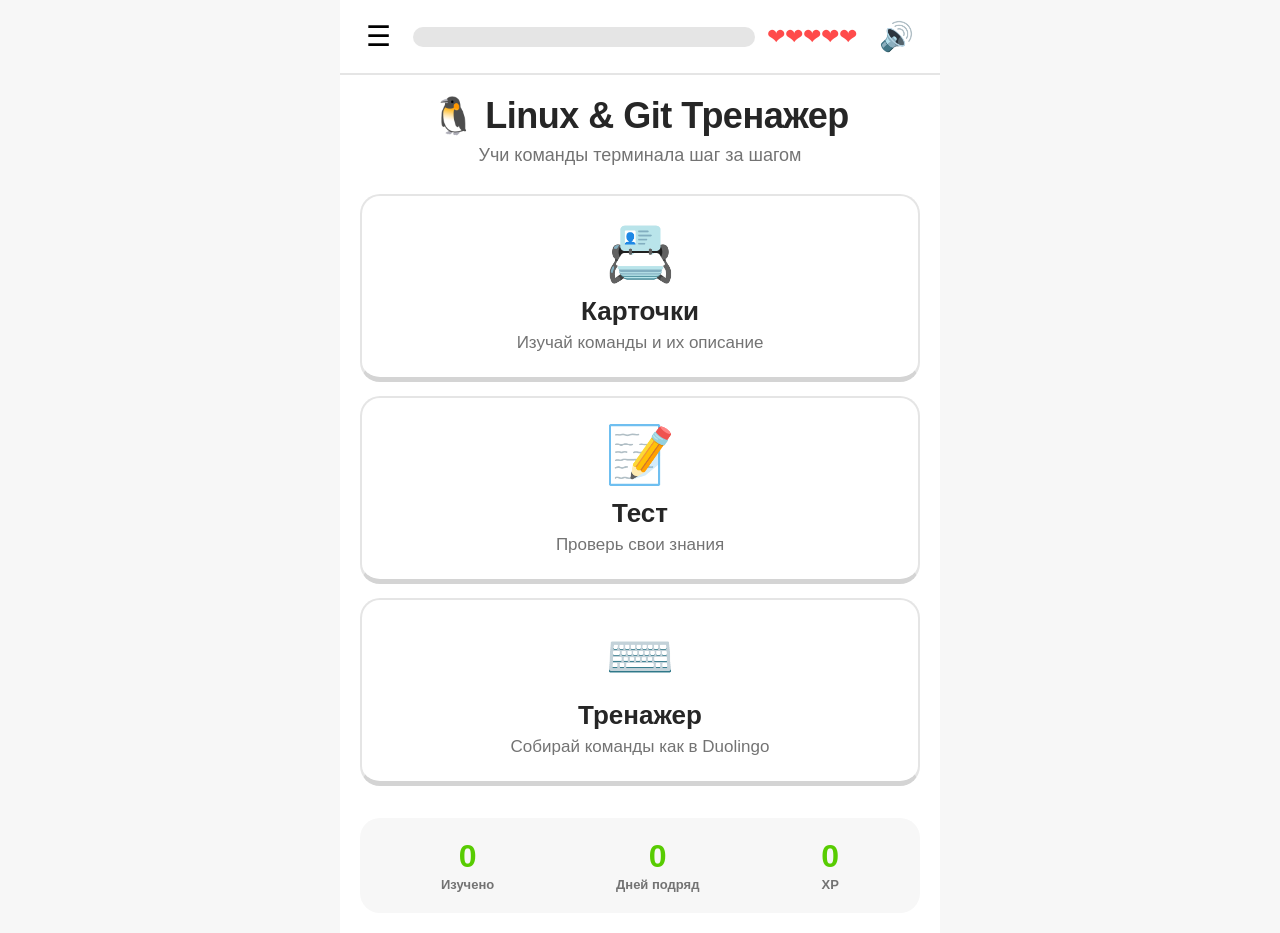
==== linux-trainer/index.html @ 2911b15b "Add Linux & Git Duolingo-style trainer Interactive mobile-first terminal/Git learning tool featuring" ====
<!DOCTYPE html>
<html lang="ru">
<head>
    <meta charset="UTF-8">
    <meta name="viewport" content="width=device-width, initial-scale=1.0, maximum-scale=1.0, user-scalable=no, viewport-fit=cover">
    <meta name="apple-mobile-web-app-capable" content="yes">
    <meta name="mobile-web-app-capable" content="yes">
    <meta name="theme-color" content="#58cc02">
    <title>Linux & Git Тренажер</title>
    <style>
* {
    margin: 0;
    padding: 0;
    box-sizing: border-box;
    font-family: 'Nunito', -apple-system, BlinkMacSystemFont, 'Segoe UI', Roboto, sans-serif;
    -webkit-tap-highlight-color: transparent;
}

:root {
    --green: #58cc02;
    --green-dark: #58a700;
    --green-light: #d7ffb8;
    --blue: #1cb0f6;
    --blue-dark: #1899d6;
    --red: #ff4b4b;
    --red-dark: #ea2b2b;
    --red-light: #ffdfe0;
    --yellow: #ffc800;
    --orange: #ff9600;
    --gray-100: #f7f7f7;
    --gray-200: #e5e5e5;
    --gray-300: #d4d4d4;
    --gray-400: #a3a3a3;
    --gray-500: #737373;
    --gray-600: #525252;
    --gray-700: #404040;
    --gray-800: #262626;
    --white: #ffffff;
    --shadow: 0 2px 8px rgba(0, 0, 0, 0.1);
    --shadow-lg: 0 8px 24px rgba(0, 0, 0, 0.15);
    
    /* Safe areas for mobile */
    --safe-top: env(safe-area-inset-top, 0px);
    --safe-bottom: env(safe-area-inset-bottom, 0px);
    --safe-left: env(safe-area-inset-left, 0px);
    --safe-right: env(safe-area-inset-right, 0px);
}

html {
    height: -webkit-fill-available;
}

body {
    background-color: var(--gray-100);
    color: var(--gray-800);
    min-height: 100vh;
    min-height: -webkit-fill-available;
    overscroll-behavior: none;
    -webkit-touch-callout: none;
    -webkit-user-select: none;
    user-select: none;
}

#app {
    max-width: 600px;
    margin: 0 auto;
    min-height: 100vh;
    min-height: -webkit-fill-available;
    background: var(--white);
    position: relative;
    padding-bottom: var(--safe-bottom);
}

/* Header */
.header {
    background: var(--white);
    border-bottom: 2px solid var(--gray-200);
    padding: calc(12px + var(--safe-top)) 16px 12px;
    padding-left: calc(16px + var(--safe-left));
    padding-right: calc(16px + var(--safe-right));
    position: sticky;
    top: 0;
    z-index: 100;
}

.header-content {
    display: flex;
    align-items: center;
    gap: 12px;
}

.icon-btn {
    background: none;
    border: none;
    font-size: 28px;
    cursor: pointer;
    padding: 8px 10px;
    border-radius: 12px;
    min-width: 44px;
    min-height: 44px;
    display: flex;
    align-items: center;
    justify-content: center;
    transition: transform 0.1s ease, background 0.1s ease;
}

.icon-btn:active {
    transform: scale(0.9);
}

.icon-btn:hover {
    background: var(--gray-100);
}

.progress-container {
    flex: 1;
}

.progress-bar {
    height: 20px;
    background: var(--gray-200);
    border-radius: 10px;
    overflow: hidden;
}

.progress-fill {
    height: 100%;
    background: var(--green);
    border-radius: 10px;
    transition: width 0.4s cubic-bezier(0.4, 0, 0.2, 1);
    width: 0%;
}

.hearts {
    font-size: 22px;
    color: var(--red);
}

/* Screens */
.screen {
    display: none;
    min-height: calc(100vh - 72px - var(--safe-top) - var(--safe-bottom));
}

.screen.active {
    display: flex;
    flex-direction: column;
}

.container {
    padding: 20px 20px;
    padding-left: calc(20px + var(--safe-left));
    padding-right: calc(20px + var(--safe-right));
    flex: 1;
    display: flex;
    flex-direction: column;
}

/* Main Menu */
.title {
    font-size: clamp(28px, 7vw, 36px);
    font-weight: 900;
    text-align: center;
    margin-bottom: 8px;
    color: var(--gray-800);
    letter-spacing: -0.5px;
}

.subtitle {
    text-align: center;
    color: var(--gray-500);
    font-size: clamp(14px, 4vw, 18px);
    margin-bottom: 28px;
}

.menu-grid {
    display: grid;
    gap: 14px;
    margin-bottom: 32px;
}

.mode-card {
    background: var(--white);
    border: 2px solid var(--gray-200);
    border-bottom: 5px solid var(--gray-300);
    border-radius: 20px;
    padding: 24px 20px;
    cursor: pointer;
    text-align: center;
    transition: all 0.15s ease;
    min-height: 120px;
}

.mode-card:active {
    border-bottom-width: 2px;
    transform: translateY(3px);
    background: var(--gray-50);
}

.mode-icon {
    font-size: clamp(40px, 10vw, 56px);
    margin-bottom: 10px;
}

.mode-card h2 {
    font-size: clamp(20px, 5vw, 26px);
    font-weight: 900;
    margin-bottom: 6px;
    color: var(--gray-800);
}

.mode-card p {
    color: var(--gray-500);
    font-size: clamp(14px, 3.5vw, 17px);
}

/* Stats */
.stats {
    display: flex;
    justify-content: space-around;
    padding: 20px;
    background: var(--gray-100);
    border-radius: 20px;
    margin-top: auto;
}

.stat {
    text-align: center;
}

.stat-value {
    display: block;
    font-size: clamp(24px, 7vw, 32px);
    font-weight: 900;
    color: var(--green);
}

.stat-label {
    font-size: 13px;
    color: var(--gray-500);
    font-weight: 600;
}

/* Back Button */
.back-btn {
    background: none;
    border: none;
    font-size: 17px;
    color: var(--gray-600);
    cursor: pointer;
    padding: 10px 4px;
    margin-bottom: 12px;
    font-weight: 700;
    min-height: 44px;
    display: inline-flex;
    align-items: center;
    align-self: flex-start;
}

.back-btn:active {
    color: var(--gray-800);
}

/* Cards Mode */
.card-counter {
    text-align: center;
    color: var(--gray-500);
    font-weight: 700;
    margin-bottom: 16px;
    font-size: 15px;
}

.flashcard {
    height: clamp(260px, 50vh, 340px);
    perspective: 1000px;
    cursor: pointer;
    margin-bottom: 24px;
}

.flashcard-inner {
    position: relative;
    width: 100%;
    height: 100%;
    transition: transform 0.5s cubic-bezier(0.4, 0, 0.2, 1);
    transform-style: preserve-3d;
}

.flashcard.flipped .flashcard-inner {
    transform: rotateY(180deg);
}

.flashcard-front, .flashcard-back {
    position: absolute;
    width: 100%;
    height: 100%;
    backface-visibility: hidden;
    -webkit-backface-visibility: hidden;
    border-radius: 20px;
    padding: 24px 20px;
    display: flex;
    flex-direction: column;
    align-items: center;
    justify-content: center;
    text-align: center;
    border: 2px solid var(--gray-200);
    border-bottom: 5px solid var(--gray-300);
    background: var(--white);
}

.flashcard-back {
    transform: rotateY(180deg);
    background: var(--green-light);
    border-color: var(--green);
    border-bottom-color: var(--green-dark);
}

.card-category {
    display: inline-block;
    background: var(--blue);
    color: white;
    padding: 6px 14px;
    border-radius: 12px;
    font-size: 12px;
    font-weight: 800;
    text-transform: uppercase;
    letter-spacing: 0.5px;
    margin-bottom: 20px;
}

.card-command {
    font-family: 'Courier New', 'SF Mono', Monaco, monospace;
    font-size: clamp(22px, 5vw, 32px);
    font-weight: bold;
    background: var(--gray-800);
    color: var(--green-light);
    padding: 16px 24px;
    border-radius: 14px;
    margin-bottom: 20px;
    word-break: break-all;
    max-width: 100%;
}

.card-hint {
    color: var(--gray-400);
    font-size: 14px;
    margin-top: auto;
    font-weight: 600;
}

.card-description {
    font-size: clamp(16px, 4vw, 20px);
    line-height: 1.5;
    margin-bottom: 20px;
    color: var(--gray-800);
    font-weight: 600;
}

.card-example {
    font-family: 'Courier New', 'SF Mono', Monaco, monospace;
    background: var(--gray-800);
    color: var(--white);
    padding: 14px 16px;
    border-radius: 10px;
    font-size: clamp(12px, 3.2vw, 15px);
    width: 100%;
    white-space: pre-wrap;
    word-break: break-all;
    text-align: left;
    line-height: 1.6;
}

.card-controls {
    display: flex;
    gap: 12px;
    margin-top: auto;
}

/* Buttons */
.btn-primary {
    background: var(--green);
    color: white;
    border: none;
    border-bottom: 5px solid var(--green-dark);
    border-radius: 16px;
    padding: 16px 24px;
    font-size: 15px;
    font-weight: 800;
    text-transform: uppercase;
    letter-spacing: 0.5px;
    cursor: pointer;
    transition: all 0.15s ease;
    flex: 1;
    min-height: 52px;
}

.btn-primary:active {
    border-bottom-width: 2px;
    transform: translateY(3px);
}

.btn-secondary {
    background: var(--white);
    color: var(--gray-700);
    border: 2px solid var(--gray-200);
    border-bottom: 5px solid var(--gray-300);
    border-radius: 16px;
    padding: 16px 20px;
    font-size: 15px;
    font-weight: 800;
    cursor: pointer;
    transition: all 0.15s ease;
    flex: 1;
    min-height: 52px;
}

.btn-secondary:active {
    border-bottom-width: 2px;
    transform: translateY(3px);
}

.btn-full {
    width: 100%;
}

/* Question Header */
.question-header {
    margin-bottom: 24px;
}

.question-header h2 {
    font-size: clamp(20px, 5vw, 26px);
    font-weight: 800;
    color: var(--gray-800);
    line-height: 1.3;
}

/* Command Preview */
.command-preview {
    background: var(--gray-800);
    color: var(--white);
    padding: 20px 16px;
    border-radius: 16px;
    font-family: 'Courier New', 'SF Mono', Monaco, monospace;
    font-size: clamp(16px, 4vw, 22px);
    margin-bottom: 20px;
    min-height: 90px;
    display: flex;
    align-items: center;
    flex-wrap: wrap;
    gap: 6px;
    line-height: 2;
    align-content: center;
}

.blank {
    display: inline-block;
    min-width: 80px;
    height: 28px;
    border-bottom: 3px dashed var(--white);
    margin: 0 4px;
}

.answer-area {
    min-height: 50px;
    margin-bottom: 20px;
    padding-bottom: 16px;
    border-bottom: 2px solid var(--gray-200);
}

.selected-words {
    display: flex;
    flex-wrap: wrap;
    gap: 8px;
}

.word-chip {
    background: var(--white);
    border: 2px solid var(--gray-300);
    border-bottom: 4px solid var(--gray-400);
    border-radius: 12px;
    padding: 12px 18px;
    font-size: clamp(15px, 4vw, 18px);
    font-family: 'Courier New', 'SF Mono', Monaco, monospace;
    cursor: pointer;
    font-weight: 700;
    transition: all 0.1s ease;
    min-height: 48px;
    display: inline-flex;
    align-items: center;
    justify-content: center;
}

.word-chip:active {
    transform: scale(0.95);
}

.word-chip:hover {
    background: var(--gray-50);
}

.word-chip.correct {
    background: var(--green);
    color: white;
    border-color: var(--green-dark);
    border-bottom-color: #3f8a00;
}

.word-chip.wrong {
    background: var(--red);
    color: white;
    border-color: var(--red-dark);
    border-bottom-color: #c11f1f;
}

.word-chip.used {
    opacity: 0.25;
    pointer-events: none;
}

.options-area {
    margin-bottom: 20px;
    flex: 1;
}

.word-options {
    display: flex;
    flex-wrap: wrap;
    gap: 8px;
    justify-content: center;
    align-content: flex-start;
}

/* Test Options */
.test-options {
    display: flex;
    flex-direction: column;
    gap: 12px;
    margin-bottom: 20px;
    flex: 1;
}

.test-option {
    background: var(--white);
    border: 2px solid var(--gray-200);
    border-bottom: 4px solid var(--gray-300);
    border-radius: 16px;
    padding: 18px 20px;
    font-size: clamp(16px, 4vw, 19px);
    cursor: pointer;
    text-align: left;
    font-family: 'Courier New', 'SF Mono', Monaco, monospace;
    font-weight: 700;
    transition: all 0.1s ease;
    min-height: 56px;
    display: flex;
    align-items: center;
}

.test-option:active {
    transform: scale(0.98);
}

.test-option.selected {
    border-color: var(--blue);
    background: #ddf4ff;
    border-bottom-color: var(--blue-dark);
}

.test-option.correct {
    border-color: var(--green);
    background: var(--green-light);
    border-bottom-color: var(--green-dark);
}

.test-option.wrong {
    border-color: var(--red);
    background: var(--red-light);
    border-bottom-color: var(--red-dark);
}

/* Action Buttons */
.action-buttons {
    display: flex;
    gap: 12px;
    margin-top: auto;
    padding-top: 12px;
    padding-bottom: var(--safe-bottom);
}

.btn-check {
    flex: 1;
    background: var(--gray-200);
    color: var(--gray-400);
    border: none;
    border-bottom: 5px solid var(--gray-300);
    border-radius: 16px;
    padding: 16px 24px;
    font-size: 15px;
    font-weight: 800;
    text-transform: uppercase;
    letter-spacing: 0.5px;
    cursor: not-allowed;
    transition: all 0.15s ease;
    min-height: 56px;
}

.btn-check.active {
    background: var(--green);
    color: white;
    border-bottom-color: var(--green-dark);
    cursor: pointer;
}

.btn-check.active:active {
    border-bottom-width: 2px;
    transform: translateY(3px);
}

.btn-skip {
    background: var(--white);
    color: var(--gray-500);
    border: 2px solid var(--gray-200);
    border-bottom: 4px solid var(--gray-300);
    border-radius: 16px;
    padding: 16px 20px;
    font-size: 14px;
    font-weight: 700;
    cursor: pointer;
    min-height: 56px;
    transition: all 0.15s ease;
}

.btn-skip:active {
    border-bottom-width: 2px;
    transform: translateY(2px);
}

/* Modal */
.modal {
    display: none;
    position: fixed;
    top: 0;
    left: 0;
    width: 100%;
    height: 100%;
    background: rgba(0, 0, 0, 0.5);
    z-index: 1000;
    align-items: flex-end;
    justify-content: center;
}

.modal.active {
    display: flex;
}

.modal-content {
    background: var(--white);
    border-radius: 24px 24px 0 0;
    padding: 32px 24px;
    padding-bottom: calc(32px + var(--safe-bottom));
    width: 100%;
    max-width: 600px;
    text-align: center;
    animation: slideUp 0.4s cubic-bezier(0.34, 1.56, 0.64, 1);
}

@keyframes slideUp {
    from {
        transform: translateY(100%);
    }
    to {
        transform: translateY(0);
    }
}

.modal-content.correct {
    background: var(--green-light);
}

.modal-content.wrong {
    background: var(--red-light);
}

.result-icon {
    font-size: clamp(72px, 20vw, 96px);
    margin-bottom: 12px;
    animation: bounce 0.5s cubic-bezier(0.34, 1.56, 0.64, 1);
}

@keyframes bounce {
    0% { transform: scale(0); }
    60% { transform: scale(1.2); }
    100% { transform: scale(1); }
}

.modal-content h2 {
    font-size: clamp(24px, 7vw, 32px);
    font-weight: 900;
    margin-bottom: 10px;
    color: var(--gray-800);
}

.modal-content p {
    font-size: clamp(15px, 4vw, 18px);
    color: var(--gray-700);
    margin-bottom: 20px;
    line-height: 1.5;
}

.lesson-complete {
    background: var(--white) !important;
    border-radius: 24px 24px 0 0;
}

.complete-stats {
    background: var(--gray-100);
    border-radius: 16px;
    padding: 20px;
    margin-bottom: 24px;
    display: flex;
    justify-content: space-around;
    font-weight: 700;
    font-size: 16px;
}

/* Text token in command preview */
.cmd-text {
    color: var(--white);
    white-space: nowrap;
}

.cmd-blank-slot {
    display: inline-flex;
    align-items: flex-end;
    justify-content: center;
    min-width: 80px;
    height: 40px;
    border-bottom: 3px solid var(--white);
    margin: 0 6px;
    vertical-align: bottom;
    position: relative;
    padding-bottom: 2px;
}

.cmd-blank-slot.has-word {
    border-bottom-color: var(--green);
}

.cmd-blank-slot .word-chip {
    position: absolute;
    bottom: 4px;
    left: 50%;
    transform: translateX(-50%);
    margin: 0;
    font-size: clamp(14px, 3.5vw, 17px);
    padding: 8px 14px;
    min-height: 40px;
    white-space: nowrap;
}

.cmd-blank-slot .word-chip:active {
    transform: translateX(-50%) scale(0.95);
}

/* Медиа-запросы для совсем маленьких экранов */
@media (max-width: 360px) {
    .container {
        padding: 16px 14px;
    }
    
    .header {
        padding: calc(10px + var(--safe-top)) 12px 10px;
    }
    
    .command-preview {
        padding: 16px 12px;
    }
    
    .word-chip {
        padding: 10px 14px;
    }
}

/* Анимация дрожания при ошибке */
@keyframes shake {
    0%, 100% { transform: translateX(0); }
    20% { transform: translateX(-8px); }
    40% { transform: translateX(8px); }
    60% { transform: translateX(-6px); }
    80% { transform: translateX(6px); }
}

.shake {
    animation: shake 0.4s ease;
}

/* Отключение выделения текста для кнопок */
button {
    -webkit-user-select: none;
    user-select: none;
}

</style>
</head>
<body>
    <div id="app">
        <!-- Header -->
        <header class="header">
            <div class="header-content">
                <button id="menuBtn" class="icon-btn">☰</button>
                <div class="progress-container">
                    <div class="progress-bar">
                        <div id="progressFill" class="progress-fill"></div>
                    </div>
                </div>
                <div class="hearts">
                    <span id="hearts">❤❤❤❤❤</span>
                </div>
                <button id="soundBtn" class="icon-btn" onclick="toggleSound()" title="Звук">🔊</button>
            </div>
        </header>

        <!-- Main Menu -->
        <div id="mainMenu" class="screen active">
            <div class="container">
                <h1 class="title">🐧 Linux & Git Тренажер</h1>
                <p class="subtitle">Учи команды терминала шаг за шагом</p>
                
                <div class="menu-grid">
                    <button class="mode-card" onclick="startMode('cards')">
                        <div class="mode-icon">📇</div>
                        <h2>Карточки</h2>
                        <p>Изучай команды и их описание</p>
                    </button>
                    
                    <button class="mode-card" onclick="startMode('test')">
                        <div class="mode-icon">📝</div>
                        <h2>Тест</h2>
                        <p>Проверь свои знания</p>
                    </button>
                    
                    <button class="mode-card" onclick="startMode('trainer')">
                        <div class="mode-icon">⌨️</div>
                        <h2>Тренажер</h2>
                        <p>Собирай команды как в Duolingo</p>
                    </button>
                </div>

                <div class="stats">
                    <div class="stat">
                        <span class="stat-value" id="totalLearned">0</span>
                        <span class="stat-label">Изучено</span>
                    </div>
                    <div class="stat">
                        <span class="stat-value" id="streak">0</span>
                        <span class="stat-label">Дней подряд</span>
                    </div>
                    <div class="stat">
                        <span class="stat-value" id="xp">0</span>
                        <span class="stat-label">XP</span>
                    </div>
                </div>
            </div>
        </div>

        <!-- Cards Mode -->
        <div id="cardsScreen" class="screen">
            <div class="container">
                <button class="back-btn" onclick="goHome()">← Назад</button>
                
                <div class="card-counter">
                    <span id="cardCurrent">1</span> / <span id="cardTotal">0</span>
                </div>

                <div id="flashcard" class="flashcard" onclick="flipCard()">
                    <div class="flashcard-inner">
                        <div class="flashcard-front">
                            <div class="card-category" id="cardCategory"></div>
                            <div class="card-command" id="cardCommand"></div>
                            <div class="card-hint">Нажми, чтобы увидеть ответ</div>
                        </div>
                        <div class="flashcard-back">
                            <div class="card-description" id="cardDescription"></div>
                            <div class="card-example" id="cardExample"></div>
                        </div>
                    </div>
                </div>

                <div class="card-controls">
                    <button class="btn-secondary" onclick="prevCard()">← Предыдущая</button>
                    <button class="btn-primary" onclick="nextCard()">Знаю →</button>
                </div>
            </div>
        </div>

        <!-- Trainer Mode (Duolingo-style) -->
        <div id="trainerScreen" class="screen">
            <div class="container">
                <button class="back-btn" onclick="goHome()">← Назад</button>
                
                <div class="question-header">
                    <h2 id="trainerQuestion">Заполните пропуск в команде:</h2>
                </div>

                <div id="commandPreview" class="command-preview">
                    <!-- Command with blanks will be inserted here -->
                </div>

                <div class="answer-area">
                    <div id="selectedWords" class="selected-words">
                        <!-- Selected words appear here -->
                    </div>
                </div>

                <div class="options-area">
                    <div id="wordOptions" class="word-options">
                        <!-- Word options appear here -->
                    </div>
                </div>

                <div class="action-buttons">
                    <button class="btn-skip" onclick="skipQuestion()">Пропустить</button>
                    <button id="checkBtn" class="btn-check" onclick="checkAnswer()" disabled>Проверить</button>
                </div>
            </div>
        </div>

        <!-- Test Mode -->
        <div id="testScreen" class="screen">
            <div class="container">
                <button class="back-btn" onclick="goHome()">← Назад</button>
                
                <div class="question-header">
                    <h2 id="testQuestion"></h2>
                </div>

                <div id="testOptions" class="test-options">
                    <!-- Test options appear here -->
                </div>

                <div class="action-buttons">
                    <button class="btn-skip" onclick="skipTestQuestion()">Пропустить</button>
                    <button id="testCheckBtn" class="btn-check" onclick="checkTestAnswer()" disabled>Проверить</button>
                </div>
            </div>
        </div>

        <!-- Result Modal -->
        <div id="resultModal" class="modal">
            <div class="modal-content correct" id="resultContent">
                <div class="result-icon" id="resultIcon">🎉</div>
                <h2 id="resultTitle">Отлично!</h2>
                <p id="resultMessage"></p>
                <button class="btn-primary btn-full" onclick="nextQuestion()">Продолжить</button>
            </div>
        </div>

        <!-- Lesson Complete Modal -->
        <div id="completeModal" class="modal">
            <div class="modal-content lesson-complete">
                <div class="result-icon">🏆</div>
                <h2>Урок завершен!</h2>
                <p>Ты заработал <strong id="earnedXP">0</strong> XP</p>
                <div class="complete-stats">
                    <div>Правильных: <span id="correctCount">0</span></div>
                    <div>Ошибок: <span id="wrongCount">0</span></div>
                </div>
                <button class="btn-primary btn-full" onclick="goHome()">На главную</button>
            </div>
        </div>
    </div>

    <script>
// Данные для тренажера: команды Linux и Git
const COMMANDS = {
    linux: [
        {
            command: 'ls',
            description: 'Показать содержимое текущей директории (список файлов и папок)',
            example: 'ls -la  # подробный список со скрытыми файлами',
            category: 'Навигация'
        },
        {
            command: 'cd',
            description: 'Сменить текущую директорию (перейти в другую папку)',
            example: 'cd Documents  # перейти в папку Documents\ncd ..         # подняться на уровень выше\ncd ~          # перейти в домашнюю директорию',
            category: 'Навигация'
        },
        {
            command: 'pwd',
            description: 'Показать полный путь текущей рабочей директории',
            example: 'pwd  # вывод: /home/user/Documents',
            category: 'Навигация'
        },
        {
            command: 'mkdir',
            description: 'Создать новую директорию (папку)',
            example: 'mkdir projects  # создать папку projects\nmkdir -p a/b/c  # создать вложенные папки',
            category: 'Файлы'
        },
        {
            command: 'touch',
            description: 'Создать новый пустой файл или обновить время существующего',
            example: 'touch index.html  # создать файл index.html',
            category: 'Файлы'
        },
        {
            command: 'cp',
            description: 'Копировать файлы или директории',
            example: 'cp file.txt backup.txt  # копировать файл\ncp -r folder/ backup/  # копировать папку',
            category: 'Файлы'
        },
        {
            command: 'mv',
            description: 'Переместить или переименовать файлы и директории',
            example: 'mv old.txt new.txt  # переименовать\nmv file.txt ../  # переместить',
            category: 'Файлы'
        },
        {
            command: 'rm',
            description: 'Удалить файлы или директории',
            example: 'rm file.txt      # удалить файл\nrm -rf folder/   # удалить папку и всё содержимое',
            category: 'Файлы'
        },
        {
            command: 'cat',
            description: 'Вывести содержимое файла в терминал',
            example: 'cat README.md',
            category: 'Просмотр'
        },
        {
            command: 'grep',
            description: 'Искать текст в файлах или выводе команд',
            example: 'grep "error" log.txt  # найти строки с "error"',
            category: 'Поиск'
        },
        {
            command: 'sudo',
            description: 'Выполнить команду с правами суперпользователя (администратора)',
            example: 'sudo apt update  # обновить пакеты',
            category: 'Права'
        },
        {
            command: 'chmod',
            description: 'Изменить права доступа к файлу или директории',
            example: 'chmod +x script.sh  # сделать файл исполняемым',
            category: 'Права'
        }
    ],
    git: [
        {
            command: 'git init',
            description: 'Инициализировать новый Git-репозиторий в текущей папке',
            example: 'git init',
            category: 'Основы Git'
        },
        {
            command: 'git clone',
            description: 'Клонировать (скопировать) существующий репозиторий с сервера',
            example: 'git clone https://github.com/user/repo.git',
            category: 'Основы Git'
        },
        {
            command: 'git status',
            description: 'Показать текущее состояние репозитория: измененные файлы, что подготовлено к коммиту',
            example: 'git status',
            category: 'Основы Git'
        },
        {
            command: 'git add',
            description: 'Добавить файлы в индекс (подготовить к коммиту)',
            example: 'git add file.txt  # добавить конкретный файл\ngit add .          # добавить все измененные файлы',
            category: 'Основы Git'
        },
        {
            command: 'git commit',
            description: 'Создать коммит: сохранить подготовленные изменения в истории репозитория',
            example: 'git commit -m "Добавлена главная страница"',
            category: 'Основы Git'
        },
        {
            command: 'git push',
            description: 'Отправить локальные коммиты на удаленный репозиторий (сервер)',
            example: 'git push origin main\ngit push  # короткая форма',
            category: 'Удаленный репозиторий'
        },
        {
            command: 'git pull',
            description: 'Загрузить изменения с удаленного репозитория и слить с локальной версией',
            example: 'git pull origin main',
            category: 'Удаленный репозиторий'
        },
        {
            command: 'git branch',
            description: 'Создать, посмотреть или удалить ветки',
            example: 'git branch feature-login  # создать ветку\ngit branch                 # показать ветки',
            category: 'Ветки'
        },
        {
            command: 'git checkout',
            description: 'Переключиться на другую ветку или восстановить файлы',
            example: 'git checkout main\ngit checkout -b new-feature  # создать и переключиться',
            category: 'Ветки'
        },
        {
            command: 'git merge',
            description: 'Слить изменения из одной ветки в текущую',
            example: 'git merge feature-login',
            category: 'Ветки'
        },
        {
            command: 'git log',
            description: 'Показать историю коммитов',
            example: 'git log\ngit log --oneline  # краткий вид',
            category: 'История'
        },
        {
            command: 'git diff',
            description: 'Показать различия между версиями файлов (что было изменено)',
            example: 'git diff\ngit diff --staged  # что подготовлено к коммиту',
            category: 'История'
        }
    ]
};

// Объединяем все команды в один массив
const ALL_COMMANDS = [...COMMANDS.linux, ...COMMANDS.git];

// Вопросы для тренажера (Duolingo-style - заполни пропуск)
const TRAINER_QUESTIONS = [
    ...COMMANDS.linux.slice(0, 8).map(cmd => ({
        ...cmd,
        type: 'linux',
        question: 'Какая команда используется для этого?',
        parts: null
    })),
    ...COMMANDS.git.slice(0, 10).map(cmd => ({
        ...cmd,
        type: 'git',
        question: 'Какая команда Git используется для этого?',
        parts: null
    })),
    // Сценарии использования
    {
        question: 'Ты хочешь посмотреть, какие файлы лежат в текущей папке',
        fullCommand: 'ls -la',
        blanks: [0],
        options: ['ls', 'cd', 'dir', 'list', 'cat'],
        description: 'ls показывает содержимое директории'
    },
    {
        question: 'Перейди в папку Documents',
        fullCommand: 'cd Documents',
        blanks: [0],
        options: ['cd', 'mv', 'go', 'chdir', 'open'],
        description: 'cd (change directory) меняет текущую папку'
    },
    {
        question: 'Узнай, в какой папке ты сейчас находишься',
        fullCommand: 'pwd',
        blanks: [0],
        options: ['pwd', 'whoami', 'ls', 'dir', 'where'],
        description: 'pwd (print working directory) показывает текущий путь'
    },
    {
        question: 'Создай новую папку с именем проекта',
        fullCommand: 'mkdir my-project',
        blanks: [0],
        options: ['mkdir', 'mkfile', 'touch', 'newdir', 'create'],
        description: 'mkdir (make directory) создаёт новую папку'
    },
    {
        question: 'Инициализируй новый Git репозиторий',
        fullCommand: 'git init',
        blanks: [1],
        options: ['start', 'init', 'create', 'new', 'begin'],
        description: 'git init создаёт новый репозиторий'
    },
    {
        question: 'Проверь статус файлов в репозитории',
        fullCommand: 'git status',
        blanks: [1],
        options: ['status', 'check', 'info', 'stat', 'list'],
        description: 'git status показывает состояние рабочей копии'
    },
    {
        question: 'Подготовь все файлы к коммиту',
        fullCommand: 'git add .',
        blanks: [1],
        options: ['add', 'push', 'put', 'commit', 'stage'],
        description: 'git add добавляет файлы в индекс'
    },
    {
        question: 'Создай коммит с сообщением "Исправлен баг"',
        fullCommand: 'git commit -m "Исправлен баг"',
        blanks: [1],
        options: ['commit', 'save', 'push', 'create', 'snap'],
        description: 'git commit сохраняет изменения в истории'
    },
    {
        question: 'Отправь коммиты на сервер GitHub',
        fullCommand: 'git push origin main',
        blanks: [1],
        options: ['push', 'send', 'upload', 'pull', 'put'],
        description: 'git push отправляет изменения на удалённый репозиторий'
    },
    {
        question: 'Получи последние изменения с сервера',
        fullCommand: 'git pull origin main',
        blanks: [1],
        options: ['pull', 'fetch', 'download', 'get', 'load'],
        description: 'git pull скачивает и интегрирует изменения с сервера'
    },
    {
        question: 'Создай новую ветку для фичи',
        fullCommand: 'git checkout -b feature-auth',
        blanks: [1],
        options: ['checkout', 'branch', 'switch', 'create', 'new'],
        description: 'git checkout -b создаёт и сразу переключается на новую ветку'
    },
    {
        question: 'Посмотри историю всех коммитов',
        fullCommand: 'git log --oneline',
        blanks: [1],
        options: ['log', 'history', 'list', 'show', 'commits'],
        description: 'git log показывает историю коммитов'
    },
    {
        question: 'Клонируй репозиторий с GitHub',
        fullCommand: 'git clone https://github.com/user/repo.git',
        blanks: [1],
        options: ['clone', 'copy', 'download', 'get', 'fork'],
        description: 'git clone создаёт локальную копию удалённого репозитория'
    },
    {
        question: 'Создай новый пустой файл readme.txt',
        fullCommand: 'touch readme.txt',
        blanks: [0],
        options: ['touch', 'new', 'create', 'make', 'cat'],
        description: 'touch создаёт пустой файл или обновляет время существующего'
    },
    {
        question: 'Посмотри содержимое файла README.md',
        fullCommand: 'cat README.md',
        blanks: [0],
        options: ['cat', 'view', 'show', 'read', 'open'],
        description: 'cat выводит содержимое файла в терминал'
    }
];

// Вопросы для теста
const TEST_QUESTIONS = [
    {
        question: 'Какая команда показывает содержимое текущей директории?',
        options: ['ls', 'cd', 'pwd', 'dir'],
        correct: 0,
        explanation: 'ls = list - показывает список файлов и папок'
    },
    {
        question: 'Как перейти в родительскую директорию (на уровень выше)?',
        options: ['cd /', 'cd ..', 'cd ~', 'cd -'],
        correct: 1,
        explanation: '.. означает родительскую директорию'
    },
    {
        question: 'Какая команда инициализирует Git репозиторий?',
        options: ['git start', 'git new', 'git init', 'git create'],
        correct: 2,
        explanation: 'git init создаёт новый Git репозиторий в папке'
    },
    {
        question: 'Как добавить ВСЕ измененные файлы в индекс?',
        options: ['git add --all', 'git add *', 'git add .', 'Все варианты'],
        correct: 3,
        explanation: 'Все эти команды работают, но git add . — самый распространенный'
    },
    {
        question: 'Что делает git commit -m "сообщение"?',
        options: ['Отправляет на сервер', 'Сохраняет изменения в истории', 'Скачивает обновления', 'Показывает статус'],
        correct: 1,
        explanation: 'commit создаёт снимок состояния проекта с сообщением'
    },
    {
        question: 'Какая команда отправляет коммиты на удаленный репозиторий?',
        options: ['git send', 'git upload', 'git push', 'git put'],
        correct: 2,
        explanation: 'git push отправляет твои коммиты на сервер (например GitHub)'
    },
    {
        question: 'Что делает команда pwd?',
        options: ['Меняет пароль', 'Показывает текущую директорию', 'Печатает файл', 'Ищет файлы'],
        correct: 1,
        explanation: 'pwd = print working directory — показывает где ты сейчас'
    },
    {
        question: 'Как создать новую директорию "projects"?',
        options: ['new projects', 'dir projects', 'mkdir projects', 'touch projects'],
        correct: 2,
        explanation: 'mkdir = make directory — создаёт новую папку'
    },
    {
        question: 'Какая команда создаёт пустой файл?',
        options: ['mkfile', 'touch', 'new', 'create'],
        correct: 1,
        explanation: 'touch создаёт пустой файл или обновляет время существующего'
    },
    {
        question: 'Что делает git pull?',
        options: ['Тянет изменения с сервера', 'Отправляет изменения', 'Удаляет файлы', 'Создает ветку'],
        correct: 0,
        explanation: 'git pull скачивает изменения с сервера и сливает их с твоей версией'
    },
    {
        question: 'Как посмотреть историю коммитов?',
        options: ['git history', 'git log', 'git commits', 'git show'],
        correct: 1,
        explanation: 'git log показывает список всех коммитов'
    },
    {
        question: 'Какая команда переключает ветки?',
        options: ['git switch', 'git checkout', 'Обе команды', 'git branch'],
        correct: 2,
        explanation: 'И git checkout, и git switch работают для переключения веток'
    },
    {
        question: 'Что делает команда rm -rf folder/?',
        options: ['Копирует папку', 'Перемещает папку', 'Удаляет папку и все её содержимое', 'Переименовывает папку'],
        correct: 2,
        explanation: 'rm удаляет, -r рекурсивно, -f принудительно — БУДЬ ОСТОРОЖЕН!'
    },
    {
        question: 'Как клонировать репозиторий?',
        options: ['git copy <url>', 'git clone <url>', 'git get <url>', 'git download <url>'],
        correct: 1,
        explanation: 'git clone создаёт локальную копию удалённого репозитория'
    },
    {
        question: 'Что показывает команда git status?',
        options: ['Историю коммитов', 'Список веток', 'Состояние файлов в репозитории', 'Список удаленных репозиториев'],
        correct: 2,
        explanation: 'git status показывает какие файлы изменены, добавлены или готовы к коммиту'
    }
];

// Звуковое сопровождение как в Duolingo через Web Audio API
let audioCtx = null;
let soundEnabled = localStorage.getItem('linuxTrainerSound') !== 'off';

function initAudio() {
    if (!audioCtx) {
        audioCtx = new (window.AudioContext || window.webkitAudioContext)();
    }
    if (audioCtx.state === 'suspended') {
        audioCtx.resume();
    }
}

function toggleSound() {
    soundEnabled = !soundEnabled;
    localStorage.setItem('linuxTrainerSound', soundEnabled ? 'on' : 'off');
    
    const btn = document.getElementById('soundBtn');
    btn.textContent = soundEnabled ? '🔊' : '🔇';
    
    if (soundEnabled) {
        initAudio();
        playClick();
    }
}

// Инициализируем кнопку звука после загрузки
document.addEventListener('DOMContentLoaded', () => {
    const btn = document.getElementById('soundBtn');
    btn.textContent = soundEnabled ? '🔊' : '🔇';
});

// Вспомогательная функция для воспроизведения тона
function playTone(frequency, startTime, duration, volume = 0.3, type = 'sine', attack = 0.01, release = 0.1) {
    if (!soundEnabled || !audioCtx) return;
    
    const oscillator = audioCtx.createOscillator();
    const gainNode = audioCtx.createGain();
    
    oscillator.connect(gainNode);
    gainNode.connect(audioCtx.destination);
    
    oscillator.type = type;
    oscillator.frequency.setValueAtTime(frequency, startTime);
    
    gainNode.gain.setValueAtTime(0, startTime);
    gainNode.gain.linearRampToValueAtTime(volume, startTime + attack);
    gainNode.gain.exponentialRampToValueAtTime(0.001, startTime + duration + release);
    
    oscillator.start(startTime);
    oscillator.stop(startTime + duration + release);
}

// Короткий звук нажатия на кнопку/слово
function playClick() {
    if (!soundEnabled) return;
    initAudio();
    
    const now = audioCtx.currentTime;
    playTone(800, now, 0.05, 0.15, 'sine', 0.005, 0.05);
}

// Звук выбора слова/опции
function playSelect() {
    if (!soundEnabled) return;
    initAudio();
    
    const now = audioCtx.currentTime;
    playTone(600, now, 0.06, 0.12, 'triangle', 0.005, 0.06);
}

// Звук правильного ответа (как в Duolingo - восходящий аккорд)
function playCorrect() {
    if (!soundEnabled) return;
    initAudio();
    
    const now = audioCtx.currentTime;
    
    // Ноты: C5, E5, G5, C6 — мажорное трезвучие с октавой
    setTimeout(() => playTone(523.25, now, 0.15, 0.25, 'triangle', 0.02, 0.15), 0);
    setTimeout(() => playTone(659.25, now + 0.1, 0.15, 0.25, 'triangle', 0.02, 0.15), 100);
    setTimeout(() => playTone(783.99, now + 0.2, 0.15, 0.25, 'triangle', 0.02, 0.15), 200);
    setTimeout(() => playTone(1046.50, now + 0.3, 0.3, 0.25, 'triangle', 0.02, 0.3), 300);
}

// Звук неправильного ответа (нисходящий)
function playWrong() {
    if (!soundEnabled) return;
    initAudio();
    
    const now = audioCtx.currentTime;
    
    // Нисходящие ноты
    playTone(300, now, 0.2, 0.25, 'sawtooth', 0.02, 0.2);
    setTimeout(() => playTone(200, now + 0.15, 0.3, 0.22, 'sawtooth', 0.02, 0.3), 150);
}

// Звук пропуска вопроса
function playSkip() {
    if (!soundEnabled) return;
    initAudio();
    
    const now = audioCtx.currentTime;
    playTone(350, now, 0.15, 0.18, 'triangle', 0.02, 0.15);
}

// Звук потери сердечка
function playHeartLost() {
    if (!soundEnabled) return;
    initAudio();
    
    const now = audioCtx.currentTime;
    playTone(400, now, 0.1, 0.2, 'square', 0.01, 0.1);
    setTimeout(() => playTone(300, now + 0.08, 0.2, 0.18, 'square', 0.01, 0.15), 80);
}

// Звук завершения урока (фанфары)
function playLessonComplete() {
    if (!soundEnabled) return;
    initAudio();
    
    const now = audioCtx.currentTime;
    
    // Победная мелодия
    const melody = [
        { note: 523.25, delay: 0, dur: 0.15 },    // C5
        { note: 659.25, delay: 0.15, dur: 0.15 }, // E5
        { note: 783.99, delay: 0.3, dur: 0.15 },  // G5
        { note: 1046.50, delay: 0.45, dur: 0.4 }  // C6
    ];
    
    melody.forEach(m => {
        playTone(m.note, now + m.delay, m.dur, 0.3, 'triangle', 0.03, 0.2);
    });
}

// Звук перелистывания карточки
function playFlip() {
    if (!soundEnabled) return;
    initAudio();
    
    const now = audioCtx.currentTime;
    playTone(500, now, 0.08, 0.1, 'sine', 0.01, 0.08);
    setTimeout(() => playTone(700, now + 0.06, 0.08, 0.08, 'sine', 0.01, 0.08), 60);
}

// Состояние приложения
let state = {
    currentMode: null,
    hearts: 5,
    xp: parseInt(localStorage.getItem('linuxTrainerXP') || '0'),
    streak: parseInt(localStorage.getItem('linuxTrainerStreak') || '0'),
    totalLearned: parseInt(localStorage.getItem('linuxTrainerLearned') || '0'),
    
    // Cards mode
    currentCard: 0,
    isFlipped: false,
    
    // Trainer mode
    currentTrainerQuestion: 0,
    trainerQuestions: [],
    selectedBlank: 0,
    blanksState: [],
    usedOptions: [],
    
    // Test mode
    currentTestQuestion: 0,
    testQuestions: [],
    selectedTestOption: null,
    
    // Session stats
    sessionCorrect: 0,
    sessionWrong: 0,
    sessionXP: 0,
    questionsPerLesson: 10
};

// DOM Elements
const screens = ['mainMenu', 'cardsScreen', 'trainerScreen', 'testScreen'];

// Показать экран
function showScreen(screenId) {
    screens.forEach(id => {
        document.getElementById(id).classList.remove('active');
    });
    document.getElementById(screenId).classList.add('active');
    // Скролл наверх
    window.scrollTo(0, 0);
}

// Обновить статистику в меню
function updateStats() {
    document.getElementById('totalLearned').textContent = state.totalLearned;
    document.getElementById('streak').textContent = state.streak;
    document.getElementById('xp').textContent = state.xp;
}

// Обновить сердца с анимацией
function updateHearts() {
    document.getElementById('hearts').textContent = '❤'.repeat(state.hearts) + '🖤'.repeat(5 - state.hearts);
}

// Обновить прогресс бар
function updateProgress(current, total) {
    const percent = Math.min((current / total) * 100, 100);
    document.getElementById('progressFill').style.width = percent + '%';
}

// На главную
function goHome() {
    playClick();
    showScreen('mainMenu');
    state.currentMode = null;
    updateProgress(0, 1);
    updateStats();
    document.getElementById('resultModal').classList.remove('active');
    document.getElementById('completeModal').classList.remove('active');
}

// Перемешать массив
function shuffleArray(array) {
    const shuffled = [...array];
    for (let i = shuffled.length - 1; i > 0; i--) {
        const j = Math.floor(Math.random() * (i + 1));
        [shuffled[i], shuffled[j]] = [shuffled[j], shuffled[i]];
    }
    return shuffled;
}

// Запустить режим
function startMode(mode) {
    playClick();
    state.currentMode = mode;
    state.hearts = 5;
    state.sessionCorrect = 0;
    state.sessionWrong = 0;
    state.sessionXP = 0;
    updateHearts();
    
    if (mode === 'cards') {
        state.currentCard = 0;
        state.isFlipped = false;
        document.getElementById('cardTotal').textContent = ALL_COMMANDS.length;
        showCard();
        showScreen('cardsScreen');
        updateProgress(1, ALL_COMMANDS.length);
    } else if (mode === 'trainer') {
        state.trainerQuestions = shuffleArray(TRAINER_QUESTIONS).slice(0, state.questionsPerLesson);
        state.currentTrainerQuestion = 0;
        showTrainerQuestion();
        showScreen('trainerScreen');
        updateProgress(0, state.questionsPerLesson);
    } else if (mode === 'test') {
        state.testQuestions = shuffleArray(TEST_QUESTIONS).slice(0, state.questionsPerLesson);
        state.currentTestQuestion = 0;
        state.selectedTestOption = null;
        showTestQuestion();
        showScreen('testScreen');
        updateProgress(0, state.questionsPerLesson);
    }
}

// ========== CARDS MODE ==========
function showCard() {
    const card = ALL_COMMANDS[state.currentCard];
    document.getElementById('cardCategory').textContent = card.category;
    document.getElementById('cardCommand').textContent = card.command;
    document.getElementById('cardDescription').textContent = card.description;
    document.getElementById('cardExample').textContent = card.example;
    
    document.getElementById('cardCurrent').textContent = state.currentCard + 1;
    
    const flashcard = document.getElementById('flashcard');
    flashcard.classList.remove('flipped');
    state.isFlipped = false;
}

function flipCard() {
    playFlip();
    const flashcard = document.getElementById('flashcard');
    flashcard.classList.toggle('flipped');
    state.isFlipped = !state.isFlipped;
}

function nextCard() {
    playClick();
    state.totalLearned++;
    localStorage.setItem('linuxTrainerLearned', state.totalLearned.toString());
    state.sessionXP += 2;
    state.xp += 2;
    localStorage.setItem('linuxTrainerXP', state.xp.toString());
    
    if (state.currentCard < ALL_COMMANDS.length - 1) {
        state.currentCard++;
        showCard();
        updateProgress(state.currentCard + 1, ALL_COMMANDS.length);
    } else {
        showLessonComplete();
    }
}

function prevCard() {
    playClick();
    if (state.currentCard > 0) {
        state.currentCard--;
        showCard();
        updateProgress(state.currentCard + 1, ALL_COMMANDS.length);
    }
}

// ========== TRAINER MODE (Duolingo-style) ==========
function showTrainerQuestion() {
    state.blanksState = [];
    state.usedOptions = [];
    document.getElementById('checkBtn').classList.remove('active');
    document.getElementById('checkBtn').disabled = true;
    
    const q = state.trainerQuestions[state.currentTrainerQuestion];
    document.getElementById('trainerQuestion').textContent = q.question || 'Соберите команду:';
    
    let commandParts;
    
    if (q.command && !q.fullCommand) {
        const cmdParts = q.command.split(' ');
        const blankIndex = q.type === 'git' ? 1 : 0;
        
        commandParts = cmdParts.map((word, i) => {
            if (i === blankIndex) {
                state.blanksState.push(null);
                return { type: 'blank', index: 0 };
            }
            return { type: 'text', word: word };
        });
        
        const correctWord = cmdParts[blankIndex];
        const otherOptions = [];
        const allWords = ALL_COMMANDS.flatMap(c => c.command.split(' '));
        while (otherOptions.length < 4) {
            const w = allWords[Math.floor(Math.random() * allWords.length)];
            if (w !== correctWord && !otherOptions.includes(w) && w !== 'git') {
                otherOptions.push(w);
            }
        }
        q.fullCommand = q.command;
        q.options = shuffleArray([correctWord, ...otherOptions]);
        q.correctAnswer = correctWord;
        q.blanks = [blankIndex];
    } else {
        const cmdWords = q.fullCommand.split(' ');
        commandParts = cmdWords.map((word, i) => {
            if (q.blanks && q.blanks.includes(i)) {
                state.blanksState.push(null);
                return { type: 'blank', index: state.blanksState.length - 1 };
            }
            return { type: 'text', word: word };
        });
        q.correctAnswer = q.fullCommand.split(' ').filter((w, i) => q.blanks.includes(i));
    }
    
    const preview = document.getElementById('commandPreview');
    preview.innerHTML = '';
    commandParts.forEach(part => {
        if (part.type === 'text') {
            const span = document.createElement('span');
            span.className = 'cmd-text';
            span.textContent = part.word;
            preview.appendChild(span);
        } else {
            const blank = document.createElement('div');
            blank.className = 'cmd-blank-slot';
            blank.id = `blank-slot-${part.index}`;
            blank.onclick = () => removeWordFromBlank(part.index);
            preview.appendChild(blank);
        }
        preview.appendChild(document.createTextNode(' '));
    });
    
    document.getElementById('selectedWords').innerHTML = '';
    
    const optionsContainer = document.getElementById('wordOptions');
    optionsContainer.innerHTML = '';
    const shuffledOptions = shuffleArray(q.options);
    shuffledOptions.forEach((word, i) => {
        const btn = document.createElement('button');
        btn.className = 'word-chip';
        btn.textContent = word;
        btn.dataset.word = word;
        btn.onclick = () => selectWord(word, btn);
        optionsContainer.appendChild(btn);
    });
}

function selectWord(word, btnElement) {
    const emptyBlankIndex = state.blanksState.findIndex(b => b === null);
    if (emptyBlankIndex === -1) return;
    
    playSelect();
    
    state.blanksState[emptyBlankIndex] = word;
    btnElement.classList.add('used');
    
    const slot = document.getElementById(`blank-slot-${emptyBlankIndex}`);
    slot.classList.add('has-word');
    slot.innerHTML = '';
    const chip = document.createElement('span');
    chip.className = 'word-chip';
    chip.textContent = word;
    slot.appendChild(chip);
    
    if (state.blanksState.every(b => b !== null)) {
        document.getElementById('checkBtn').classList.add('active');
        document.getElementById('checkBtn').disabled = false;
    }
}

function removeWordFromBlank(blankIndex) {
    const word = state.blanksState[blankIndex];
    if (word === null) return;
    
    playClick();
    
    state.blanksState[blankIndex] = null;
    
    const slot = document.getElementById(`blank-slot-${blankIndex}`);
    slot.classList.remove('has-word');
    slot.innerHTML = '';
    
    const options = document.querySelectorAll('.word-options .word-chip');
    options.forEach(btn => {
        if (btn.dataset.word === word && btn.classList.contains('used')) {
            btn.classList.remove('used');
        }
    });
    
    document.getElementById('checkBtn').classList.remove('active');
    document.getElementById('checkBtn').disabled = true;
}

function checkAnswer() {
    playClick();
    
    const q = state.trainerQuestions[state.currentTrainerQuestion];
    const correctWords = q.fullCommand.split(' ').filter((w, i) => q.blanks.includes(i));
    
    let isCorrect = true;
    for (let i = 0; i < correctWords.length; i++) {
        if (state.blanksState[i] !== correctWords[i]) {
            isCorrect = false;
            break;
        }
    }
    
    if (isCorrect) {
        state.sessionCorrect++;
        state.sessionXP += 10;
        playCorrect();
        showResult(true, 'Правильно! 👏', q.description || 'Отличная работа!');
    } else {
        state.sessionWrong++;
        state.hearts--;
        updateHearts();
        playWrong();
        playHeartLost();
        
        // Добавляем тряску
        const preview = document.getElementById('commandPreview');
        preview.classList.add('shake');
        setTimeout(() => preview.classList.remove('shake'), 500);
        
        const correctCommand = q.fullCommand;
        const msg = `Правильная команда: <strong style="font-family: monospace; font-size: 0.9em">${correctCommand}</strong><br><br>${q.description || ''}`;
        
        if (state.hearts <= 0) {
            setTimeout(() => showLessonComplete(), 2200);
        }
        
        showResult(false, 'Неправильно 😔', msg);
    }
}

function skipQuestion() {
    playSkip();
    state.hearts--;
    updateHearts();
    playHeartLost();
    const q = state.trainerQuestions[state.currentTrainerQuestion];
    const msg = `Команда: <strong style="font-family: monospace; font-size: 0.9em">${q.fullCommand}</strong><br><br>${q.description || ''}`;
    state.sessionWrong++;
    
    if (state.hearts <= 0) {
        showResult(false, 'Пропуск', msg);
        setTimeout(() => showLessonComplete(), 2200);
    } else {
        showResult(false, 'Пропущено', msg);
    }
}

// ========== TEST MODE ==========
function showTestQuestion() {
    state.selectedTestOption = null;
    document.getElementById('testCheckBtn').classList.remove('active');
    document.getElementById('testCheckBtn').disabled = true;
    
    const q = state.testQuestions[state.currentTestQuestion];
    document.getElementById('testQuestion').textContent = q.question;
    
    const optionsContainer = document.getElementById('testOptions');
    optionsContainer.innerHTML = '';
    
    q.options.forEach((option, i) => {
        const btn = document.createElement('button');
        btn.className = 'test-option';
        btn.textContent = option;
        btn.onclick = () => selectTestOption(i, btn);
        optionsContainer.appendChild(btn);
    });
}

function selectTestOption(index, btnElement) {
    playSelect();
    state.selectedTestOption = index;
    
    document.querySelectorAll('.test-option').forEach(btn => {
        btn.classList.remove('selected');
    });
    btnElement.classList.add('selected');
    
    document.getElementById('testCheckBtn').classList.add('active');
    document.getElementById('testCheckBtn').disabled = false;
}

function checkTestAnswer() {
    playClick();
    const q = state.testQuestions[state.currentTestQuestion];
    const isCorrect = state.selectedTestOption === q.correct;
    
    const options = document.querySelectorAll('.test-option');
    
    if (isCorrect) {
        options[state.selectedTestOption].classList.add('correct');
        state.sessionCorrect++;
        state.sessionXP += 10;
        playCorrect();
        showResult(true, 'Правильно! 🎉', q.explanation);
    } else {
        options[state.selectedTestOption].classList.add('wrong');
        options[q.correct].classList.add('correct');
        state.sessionWrong++;
        state.hearts--;
        updateHearts();
        playWrong();
        playHeartLost();
        
        // Тряска
        const testOpts = document.getElementById('testOptions');
        testOpts.classList.add('shake');
        setTimeout(() => testOpts.classList.remove('shake'), 500);
        
        if (state.hearts <= 0) {
            setTimeout(() => showLessonComplete(), 2700);
        }
        
        showResult(false, 'Неправильно', q.explanation);
    }
}

function skipTestQuestion() {
    playSkip();
    state.hearts--;
    updateHearts();
    playHeartLost();
    const q = state.testQuestions[state.currentTestQuestion];
    state.sessionWrong++;
    
    const options = document.querySelectorAll('.test-option');
    options[q.correct].classList.add('correct');
    
    if (state.hearts <= 0) {
        showResult(false, 'Пропуск', q.explanation);
        setTimeout(() => showLessonComplete(), 2200);
    } else {
        showResult(false, 'Пропущено', q.explanation);
    }
}

// ========== RESULTS ==========
function showResult(isCorrect, title, message) {
    const modal = document.getElementById('resultModal');
    const content = document.getElementById('resultContent');
    
    content.className = 'modal-content ' + (isCorrect ? 'correct' : 'wrong');
    document.getElementById('resultIcon').textContent = isCorrect ? '🎉' : '😢';
    document.getElementById('resultTitle').textContent = title;
    document.getElementById('resultMessage').innerHTML = message;
    
    setTimeout(() => {
        modal.classList.add('active');
    }, isCorrect ? 200 : 600);
}

function nextQuestion() {
    playClick();
    document.getElementById('resultModal').classList.remove('active');
    
    if (state.hearts <= 0) {
        showLessonComplete();
        return;
    }
    
    if (state.currentMode === 'trainer') {
        state.currentTrainerQuestion++;
        if (state.currentTrainerQuestion >= state.trainerQuestions.length) {
            showLessonComplete();
        } else {
            showTrainerQuestion();
            updateProgress(state.currentTrainerQuestion, state.questionsPerLesson);
        }
    } else if (state.currentMode === 'test') {
        state.currentTestQuestion++;
        if (state.currentTestQuestion >= state.testQuestions.length) {
            showLessonComplete();
        } else {
            showTestQuestion();
            updateProgress(state.currentTestQuestion, state.questionsPerLesson);
        }
    }
}

function showLessonComplete() {
    state.xp += state.sessionXP;
    localStorage.setItem('linuxTrainerXP', state.xp.toString());
    
    document.getElementById('earnedXP').textContent = state.sessionXP;
    document.getElementById('correctCount').textContent = state.sessionCorrect;
    document.getElementById('wrongCount').textContent = state.sessionWrong;
    
    document.getElementById('resultModal').classList.remove('active');
    
    setTimeout(() => {
        playLessonComplete();
        document.getElementById('completeModal').classList.add('active');
    }, 300);
    
    updateProgress(1, 1);
}

// Инициализация
document.addEventListener('DOMContentLoaded', () => {
    updateStats();
    updateHearts();
    updateProgress(0, 1);
    
    // Инициализируем аудио при первом тапе/клике (требование мобильных браузеров)
    const initAudioOnFirstInteraction = () => {
        initAudio();
        document.removeEventListener('touchstart', initAudioOnFirstInteraction);
        document.removeEventListener('click', initAudioOnFirstInteraction);
    };
    document.addEventListener('touchstart', initAudioOnFirstInteraction, { once: true });
    document.addEventListener('click', initAudioOnFirstInteraction, { once: true });
});

</script>
</body>
</html>
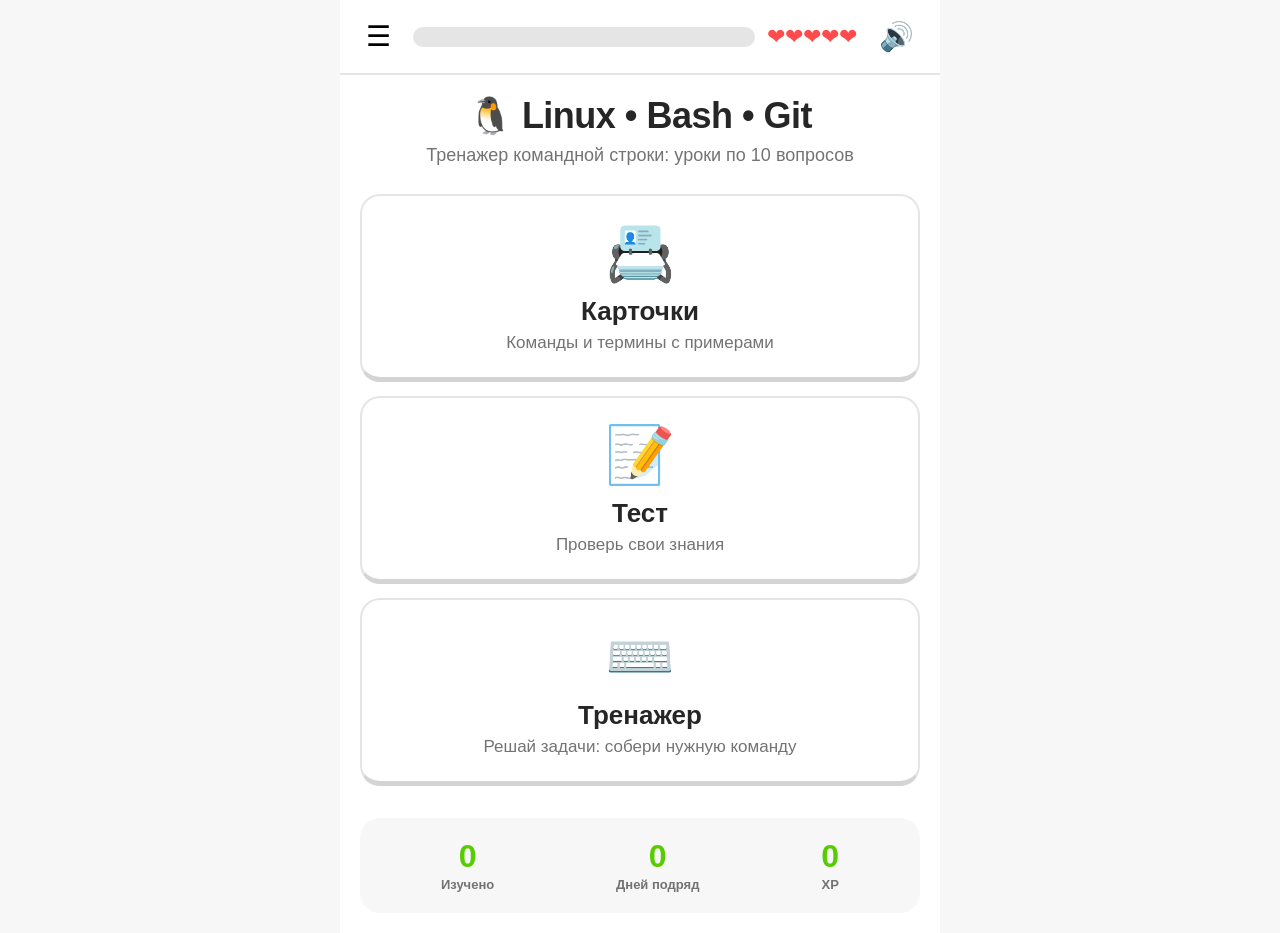
==== commit eeb55ce2: "Тренажер: понятные задачи, раздел Bash и больше терминов Git - Тренажер: у каждого вопроса теперь яв" ====
--- a/linux-trainer/index.html
+++ b/linux-trainer/index.html
@@ -6,7 +6,7 @@
     <meta name="apple-mobile-web-app-capable" content="yes">
     <meta name="mobile-web-app-capable" content="yes">
     <meta name="theme-color" content="#58cc02">
-    <title>Linux & Git Тренажер</title>
+    <title>Linux • Bash • Git Тренажер</title>
     <style>
 * {
     margin: 0;
@@ -434,6 +434,28 @@
     line-height: 1.3;
 }
 
+/* Тема задания (Linux / Bash / Git) */
+.trainer-topic {
+    display: inline-block;
+    background: var(--blue);
+    color: white;
+    padding: 6px 14px;
+    border-radius: 12px;
+    font-size: 12px;
+    font-weight: 800;
+    text-transform: uppercase;
+    letter-spacing: 0.5px;
+    margin-bottom: 12px;
+}
+
+/* Подпись-инструкция под формулировкой задачи */
+.trainer-instruction {
+    color: var(--gray-500);
+    font-size: 15px;
+    font-weight: 700;
+    margin-top: 10px;
+}
+
 /* Command Preview */
 .command-preview {
     background: var(--gray-800);
@@ -452,6 +474,14 @@
     align-content: center;
 }
 
+/* Приглашение $ — как в настоящем терминале */
+.command-preview::before {
+    content: '$';
+    color: var(--green);
+    font-weight: 700;
+    user-select: none;
+}
+
 .blank {
     display: inline-block;
     min-width: 80px;
@@ -799,7 +829,6 @@
     -webkit-user-select: none;
     user-select: none;
 }
-
 </style>
 </head>
 <body>
@@ -823,14 +852,14 @@
         <!-- Main Menu -->
         <div id="mainMenu" class="screen active">
             <div class="container">
-                <h1 class="title">🐧 Linux & Git Тренажер</h1>
-                <p class="subtitle">Учи команды терминала шаг за шагом</p>
+                <h1 class="title">🐧 Linux • Bash • Git</h1>
+                <p class="subtitle">Тренажер командной строки: уроки по 10 вопросов</p>
                 
                 <div class="menu-grid">
                     <button class="mode-card" onclick="startMode('cards')">
                         <div class="mode-icon">📇</div>
                         <h2>Карточки</h2>
-                        <p>Изучай команды и их описание</p>
+                        <p>Команды и термины с примерами</p>
                     </button>
                     
                     <button class="mode-card" onclick="startMode('test')">
@@ -842,7 +871,7 @@
                     <button class="mode-card" onclick="startMode('trainer')">
                         <div class="mode-icon">⌨️</div>
                         <h2>Тренажер</h2>
-                        <p>Собирай команды как в Duolingo</p>
+                        <p>Решай задачи: собери нужную команду</p>
                     </button>
                 </div>
 
@@ -899,7 +928,9 @@
                 <button class="back-btn" onclick="goHome()">← Назад</button>
                 
                 <div class="question-header">
-                    <h2 id="trainerQuestion">Заполните пропуск в команде:</h2>
+                    <span id="trainerTopic" class="trainer-topic">Linux</span>
+                    <h2 id="trainerQuestion">Задача</h2>
+                    <p class="trainer-instruction">Собери команду из слов внизу, чтобы выполнить задачу 👇</p>
                 </div>
 
                 <div id="commandPreview" class="command-preview">
@@ -971,7 +1002,7 @@
     </div>
 
     <script>
-// Данные для тренажера: команды Linux и Git
+// Данные для тренажера: команды Linux, основы Bash, команды и термины Git
 const COMMANDS = {
     linux: [
         {
@@ -1047,11 +1078,85 @@
             category: 'Права'
         }
     ],
+    bash: [
+        {
+            command: 'echo',
+            description: 'Вывести текст или значение переменной в терминал',
+            example: 'echo "Привет!"  # вывод: Привет!\necho $HOME      # вывод: /home/user',
+            category: 'Основы Bash'
+        },
+        {
+            command: '|',
+            description: 'Пайп (конвейер): передать вывод одной команды на вход другой',
+            example: 'cat log.txt | grep error  # найти ошибки в логе\nls | wc -l                # посчитать файлы',
+            category: 'Основы Bash'
+        },
+        {
+            command: '>',
+            description: 'Перенаправить вывод в файл. Внимание: файл будет перезаписан!',
+            example: 'ls > files.txt  # сохранить список файлов в файл',
+            category: 'Основы Bash'
+        },
+        {
+            command: '>>',
+            description: 'Дописать вывод в конец файла (содержимое сохраняется)',
+            example: 'echo "новая строка" >> notes.txt',
+            category: 'Основы Bash'
+        },
+        {
+            command: '&&',
+            description: 'Выполнить следующую команду, только если предыдущая завершилась успешно',
+            example: 'mkdir build && cd build  # создал папку — зашёл в неё',
+            category: 'Основы Bash'
+        },
+        {
+            command: '*',
+            description: 'Шаблон «любые символы»: выбирает файлы по маске имени',
+            example: 'ls *.txt  # все файлы с расширением .txt\nrm *.tmp  # удалить все временные файлы',
+            category: 'Основы Bash'
+        },
+        {
+            command: '$VAR',
+            description: 'Переменная: хранит значение. $ перед именем — прочитать значение',
+            example: 'NAME=Anna   # создать переменную (без пробелов!)\necho $NAME  # вывод: Anna',
+            category: 'Основы Bash'
+        },
+        {
+            command: 'export',
+            description: 'Сделать переменную доступной всем программам (переменная окружения)',
+            example: 'export EDITOR=nano  # теперь git будет открывать nano',
+            category: 'Основы Bash'
+        },
+        {
+            command: 'history',
+            description: 'Показать историю введённых команд',
+            example: 'history  # список недавних команд\n# Совет: стрелка ↑ возвращает предыдущую команду',
+            category: 'Основы Bash'
+        },
+        {
+            command: 'man',
+            description: 'Открыть встроенную справку (руководство) по команде',
+            example: 'man ls  # всё о команде ls; выход — клавиша q',
+            category: 'Основы Bash'
+        },
+        {
+            command: 'which',
+            description: 'Показать путь к программе, которая будет запущена',
+            example: 'which python3  # вывод: /usr/bin/python3',
+            category: 'Основы Bash'
+        },
+        {
+            command: 'clear',
+            description: 'Очистить экран терминала',
+            example: 'clear  # или горячие клавиши Ctrl+L',
+            category: 'Основы Bash'
+        }
+    ],
     git: [
         {
             command: 'git init',
             description: 'Инициализировать новый Git-репозиторий в текущей папке',
-            example: 'git init',
+            example: 'git init  # создаёт скрытую папку .git',
             category: 'Основы Git'
         },
         {
@@ -1063,7 +1168,7 @@
         {
             command: 'git status',
             description: 'Показать текущее состояние репозитория: измененные файлы, что подготовлено к коммиту',
-            example: 'git status',
+            example: 'git status  # запускай по любому поводу!',
             category: 'Основы Git'
         },
         {
@@ -1087,7 +1192,19 @@
         {
             command: 'git pull',
             description: 'Загрузить изменения с удаленного репозитория и слить с локальной версией',
-            example: 'git pull origin main',
+            example: 'git pull origin main  # = git fetch + git merge',
+            category: 'Удаленный репозиторий'
+        },
+        {
+            command: 'git fetch',
+            description: 'Скачать изменения с сервера, НО не сливать их с твоим кодом',
+            example: 'git fetch origin  # просто посмотреть, что нового',
+            category: 'Удаленный репозиторий'
+        },
+        {
+            command: 'git remote',
+            description: 'Управление удалёнными репозиториями (серверами)',
+            example: 'git remote -v  # показать имена и адреса серверов',
             category: 'Удаленный репозиторий'
         },
         {
@@ -1103,15 +1220,27 @@
             category: 'Ветки'
         },
         {
+            command: 'git switch',
+            description: 'Переключиться на другую ветку (современная замена checkout)',
+            example: 'git switch main\ngit switch -c new-branch  # создать и переключиться',
+            category: 'Ветки'
+        },
+        {
             command: 'git merge',
             description: 'Слить изменения из одной ветки в текущую',
             example: 'git merge feature-login',
             category: 'Ветки'
         },
         {
+            command: 'git rebase',
+            description: 'Перенести свои коммиты поверх другой ветки (история остаётся ровной)',
+            example: 'git rebase main  # перенести текущую ветку на свежий main',
+            category: 'Ветки'
+        },
+        {
             command: 'git log',
             description: 'Показать историю коммитов',
-            example: 'git log\ngit log --oneline  # краткий вид',
+            example: 'git log\ngit log --oneline  # краткий вид: хеш + сообщение',
             category: 'История'
         },
         {
@@ -1119,132 +1248,496 @@
             description: 'Показать различия между версиями файлов (что было изменено)',
             example: 'git diff\ngit diff --staged  # что подготовлено к коммиту',
             category: 'История'
+        },
+        {
+            command: 'git show',
+            description: 'Показать подробности коммита: автор, дата, все изменения',
+            example: 'git show HEAD  # последний коммит',
+            category: 'История'
+        },
+        {
+            command: 'git restore',
+            description: 'Отменить незакоммиченные изменения в файлах',
+            example: 'git restore file.txt  # вернуть файл к последнему коммиту\ngit restore .          # отменить все правки (осторожно!)',
+            category: 'Отмена изменений'
+        },
+        {
+            command: 'git reset',
+            description: 'Убрать файлы из индекса или откатить коммиты',
+            example: 'git reset file.txt    # убрать из индекса\ngit reset --hard HEAD # откатить всё (осторожно!)',
+            category: 'Отмена изменений'
+        },
+        {
+            command: 'git stash',
+            description: 'Временно спрятать незаконченные изменения',
+            example: 'git stash      # спрятать «в карман»\ngit stash pop  # достать обратно',
+            category: 'Отмена изменений'
+        },
+        {
+            command: 'git tag',
+            description: 'Поставить именную метку (обычно номер версии) на коммит',
+            example: 'git tag v1.0\ngit push origin v1.0  # отправить тег на сервер',
+            category: 'Теги'
+        },
+        {
+            command: 'git config',
+            description: 'Настройки Git: имя, почта и другие параметры',
+            example: 'git config --global user.name "Anna"\ngit config --global user.email "anna@mail.com"',
+            category: 'Настройка'
+        }
+    ],
+    terms: [
+        {
+            command: 'репозиторий (repository)',
+            description: 'Папка проекта под контролем Git: хранит файлы и всю историю изменений',
+            example: 'локальный — на твоём компьютере\nудалённый — на сервере (GitHub, GitLab)',
+            category: 'Термины Git'
+        },
+        {
+            command: 'коммит (commit)',
+            description: 'Снимок изменений с описанием — «точка сохранения» в истории проекта',
+            example: 'git commit -m "Добавил страницу входа"',
+            category: 'Термины Git'
+        },
+        {
+            command: 'ветка (branch)',
+            description: 'Отдельная линия разработки: работаешь над фичей, не ломая основной код',
+            example: 'git branch feature  # создать ветку\ngit switch feature  # перейти на неё',
+            category: 'Термины Git'
+        },
+        {
+            command: 'HEAD',
+            description: 'Указатель на коммит, на котором ты сейчас находишься (обычно конец текущей ветки)',
+            example: 'git show HEAD  # что в последнем коммите',
+            category: 'Термины Git'
+        },
+        {
+            command: 'origin',
+            description: 'Стандартное имя удалённого репозитория, откуда ты клонировал проект',
+            example: 'git push origin main  # отправить на origin\n# проверить адрес: git remote -v',
+            category: 'Термины Git'
+        },
+        {
+            command: 'индекс (staging area)',
+            description: '«Зона подготовки»: файлы, отобранные для следующего коммита',
+            example: 'git add file.txt  # файл попал в индекс\ngit status        # зелёные — в индексе',
+            category: 'Термины Git'
+        },
+        {
+            command: 'рабочая копия (working tree)',
+            description: 'Файлы проекта на диске, с которыми ты работаешь прямо сейчас',
+            example: 'git status   # что изменилось в рабочей копии\ngit restore . # откатить рабочую копию к коммиту',
+            category: 'Термины Git'
+        },
+        {
+            command: 'слияние (merge)',
+            description: 'Объединение изменений из одной ветки в другую',
+            example: 'git merge feature  # влить feature в текущую ветку',
+            category: 'Термины Git'
+        },
+        {
+            command: 'конфликт (conflict)',
+            description: 'Git не смог сам объединить изменения: одни строки правили по-разному. Нужно разрулить вручную',
+            example: 'открой файл, найди метки <<<<<<< и >>>>>>>\nотредактируй, затем: git add . → git commit',
+            category: 'Термины Git'
+        },
+        {
+            command: 'форк (fork)',
+            description: 'Твоя копия чужого репозитория на сервере — чтобы предлагать изменения в чужой проект',
+            example: 'кнопка Fork на GitHub → потом clone своей копии',
+            category: 'Термины Git'
+        },
+        {
+            command: 'пул-реквест (pull request)',
+            description: 'Предложение влить твои изменения в другой репозиторий или ветку. Основа командной работы',
+            example: 'push ветки → кнопка "Create pull request" на GitHub',
+            category: 'Термины Git'
+        },
+        {
+            command: 'хеш коммита (SHA)',
+            description: 'Уникальный «номер» коммита из 40 символов, например a1b2c3d4...',
+            example: 'git log --oneline  # короткие хеши слева',
+            category: 'Термины Git'
+        },
+        {
+            command: '.gitignore',
+            description: 'Файл со списком того, что Git должен игнорировать (не отслеживать)',
+            example: 'node_modules/\n*.log\n.env  # секреты сюда!',
+            category: 'Термины Git'
+        },
+        {
+            command: 'тег (tag)',
+            description: 'Постоянная именная метка на коммите — обычно номер версии релиза',
+            example: 'git tag v1.0  # коммит помечен как версия 1.0',
+            category: 'Термины Git'
         }
     ]
 };
 
-// Объединяем все команды в один массив
-const ALL_COMMANDS = [...COMMANDS.linux, ...COMMANDS.git];
-
-// Вопросы для тренажера (Duolingo-style - заполни пропуск)
+// Объединяем все карточки в один массив (порядок обучения: Linux → Bash → Git → термины)
+const ALL_COMMANDS = [...COMMANDS.linux, ...COMMANDS.bash, ...COMMANDS.git, ...COMMANDS.terms];
+
+// Вопросы для тренажера (Duolingo-style — собери команду).
+// У каждого вопроса явно написана ЗАДАЧА (task) — что должна сделать команда,
+// поэтому всегда понятно, что нужно угадать.
+// topic — тема (плашка сверху), fullCommand — полная команда,
+// blanks — индексы слов-пропусков, options — варианты (один правильный),
+// hint — объяснение после ответа.
 const TRAINER_QUESTIONS = [
-    ...COMMANDS.linux.slice(0, 8).map(cmd => ({
-        ...cmd,
-        type: 'linux',
-        question: 'Какая команда используется для этого?',
-        parts: null
-    })),
-    ...COMMANDS.git.slice(0, 10).map(cmd => ({
-        ...cmd,
-        type: 'git',
-        question: 'Какая команда Git используется для этого?',
-        parts: null
-    })),
-    // Сценарии использования
-    {
-        question: 'Ты хочешь посмотреть, какие файлы лежат в текущей папке',
+    // ========== LINUX ==========
+    {
+        topic: 'Linux',
+        task: 'Покажи список файлов в текущей папке (подробно, со скрытыми файлами)',
         fullCommand: 'ls -la',
         blanks: [0],
-        options: ['ls', 'cd', 'dir', 'list', 'cat'],
-        description: 'ls показывает содержимое директории'
-    },
-    {
-        question: 'Перейди в папку Documents',
+        options: ['ls', 'cd', 'cat', 'pwd', 'dir'],
+        hint: 'ls (list) показывает содержимое папки. Флаг -la: подробный список + скрытые файлы'
+    },
+    {
+        topic: 'Linux',
+        task: 'Перейди в папку Documents',
         fullCommand: 'cd Documents',
         blanks: [0],
-        options: ['cd', 'mv', 'go', 'chdir', 'open'],
-        description: 'cd (change directory) меняет текущую папку'
-    },
-    {
-        question: 'Узнай, в какой папке ты сейчас находишься',
+        options: ['cd', 'mv', 'ls', 'open', 'goto'],
+        hint: 'cd (change directory) меняет текущую папку. cd .. — на уровень выше'
+    },
+    {
+        topic: 'Linux',
+        task: 'Узнай, в какой папке ты сейчас находишься',
         fullCommand: 'pwd',
         blanks: [0],
-        options: ['pwd', 'whoami', 'ls', 'dir', 'where'],
-        description: 'pwd (print working directory) показывает текущий путь'
-    },
-    {
-        question: 'Создай новую папку с именем проекта',
-        fullCommand: 'mkdir my-project',
+        options: ['pwd', 'ls', 'cd', 'dir', 'whereami'],
+        hint: 'pwd (print working directory) печатает полный путь текущей папки'
+    },
+    {
+        topic: 'Linux',
+        task: 'Создай новую папку projects',
+        fullCommand: 'mkdir projects',
         blanks: [0],
-        options: ['mkdir', 'mkfile', 'touch', 'newdir', 'create'],
-        description: 'mkdir (make directory) создаёт новую папку'
-    },
-    {
-        question: 'Инициализируй новый Git репозиторий',
+        options: ['mkdir', 'touch', 'newdir', 'mk', 'create'],
+        hint: 'mkdir (make directory) создаёт папку. Вложенные папки: mkdir -p a/b/c'
+    },
+    {
+        topic: 'Linux',
+        task: 'Создай пустой файл readme.txt',
+        fullCommand: 'touch readme.txt',
+        blanks: [0],
+        options: ['touch', 'cat', 'echo', 'mkdir', 'newfile'],
+        hint: 'touch создаёт пустой файл (или обновляет дату изменения существующего)'
+    },
+    {
+        topic: 'Linux',
+        task: 'Скопируй файл notes.txt в backup.txt',
+        fullCommand: 'cp notes.txt backup.txt',
+        blanks: [0],
+        options: ['cp', 'mv', 'copy', 'cat', 'rsync'],
+        hint: 'cp (copy) копирует: cp ЧТО КУДА. Для папок добавь флаг -r'
+    },
+    {
+        topic: 'Linux',
+        task: 'Переименуй файл draft.txt в final.txt',
+        fullCommand: 'mv draft.txt final.txt',
+        blanks: [0],
+        options: ['mv', 'cp', 'rename', 'rm', 'rn'],
+        hint: 'mv (move) и перемещает, и переименовывает файлы'
+    },
+    {
+        topic: 'Linux',
+        task: 'Удали файл temp.log',
+        fullCommand: 'rm temp.log',
+        blanks: [0],
+        options: ['rm', 'del', 'erase', 'mv', 'rmdir'],
+        hint: 'rm (remove) удаляет навсегда — корзины в терминале нет!'
+    },
+    {
+        topic: 'Linux',
+        task: 'Посмотри содержимое файла config.txt',
+        fullCommand: 'cat config.txt',
+        blanks: [0],
+        options: ['cat', 'ls', 'echo', 'grep', 'view'],
+        hint: 'cat выводит весь файл в терминал одним куском'
+    },
+    {
+        topic: 'Linux',
+        task: 'Найди строки со словом error в файле app.log',
+        fullCommand: 'grep error app.log',
+        blanks: [0],
+        options: ['grep', 'find', 'cat', 'sed', 'search'],
+        hint: 'grep ЧТО_ИСКАТЬ ГДЕ — показывает только строки, где нашёлся текст'
+    },
+    {
+        topic: 'Linux',
+        task: 'Обнови список пакетов — обычным пользователям это запрещено',
+        fullCommand: 'sudo apt update',
+        blanks: [0],
+        options: ['sudo', 'root', 'admin', 'su', 'runas'],
+        hint: 'sudo запускает команду с правами суперпользователя (спросит пароль)'
+    },
+    {
+        topic: 'Linux',
+        task: 'Сделай скрипт start.sh исполняемым, чтобы его можно было запускать',
+        fullCommand: 'chmod +x start.sh',
+        blanks: [0],
+        options: ['chmod', 'chown', 'sudo', 'exec', 'permit'],
+        hint: 'chmod меняет права доступа; +x разрешает запускать файл как программу'
+    },
+    // ========== BASH (основы языка) ==========
+    {
+        topic: 'Bash',
+        task: 'Выведи в терминал текст Hello!',
+        fullCommand: 'echo Hello!',
+        blanks: [0],
+        options: ['echo', 'print', 'cat', 'say', 'show'],
+        hint: 'echo печатает текст в терминал — «Hello, World» командной строки'
+    },
+    {
+        topic: 'Bash',
+        task: 'Выведи значение переменной HOME (путь к домашней папке)',
+        fullCommand: 'echo $HOME',
+        blanks: [1],
+        options: ['$HOME', 'HOME', '#HOME', '@HOME', '%HOME'],
+        hint: '$ перед именем читает значение переменной: echo $HOME → /home/user'
+    },
+    {
+        topic: 'Bash',
+        task: 'Найди ошибки в логе: передай вывод cat на вход grep',
+        fullCommand: 'cat app.log | grep error',
+        blanks: [2],
+        options: ['|', '>', '&&', ';', '<'],
+        hint: 'Пайп | соединяет команды: вывод левой становится входом правой'
+    },
+    {
+        topic: 'Bash',
+        task: 'Сохрани список файлов в list.txt, перезаписав этот файл',
+        fullCommand: 'ls > list.txt',
+        blanks: [1],
+        options: ['>', '>>', '|', '<', '&&'],
+        hint: '> отправляет вывод в файл, полностью перезаписывая его'
+    },
+    {
+        topic: 'Bash',
+        task: 'Допиши запись в конец notes.txt, НЕ стирая содержимое файла',
+        fullCommand: 'echo milk >> notes.txt',
+        blanks: [2],
+        options: ['>>', '>', '|', '<', '&&'],
+        hint: '>> дописывает в конец файла (append), а > стёр бы файл и записал заново'
+    },
+    {
+        topic: 'Bash',
+        task: 'Создай папку build и, если всё получилось, сразу зайди в неё',
+        fullCommand: 'mkdir build && cd build',
+        blanks: [2],
+        options: ['&&', '||', '|', ';', '>'],
+        hint: '&& выполняет вторую команду, только если первая завершилась успешно'
+    },
+    {
+        topic: 'Bash',
+        task: 'Покажи в текущей папке только файлы с расширением .txt',
+        fullCommand: 'ls *.txt',
+        blanks: [1],
+        options: ['*.txt', '?.txt', '#txt', 'all.txt', 'txt.all'],
+        hint: '* — шаблон «любые символы»: *.txt — всё, что заканчивается на .txt'
+    },
+    {
+        topic: 'Bash',
+        task: 'Сохрани своё имя в переменную NAME',
+        fullCommand: 'NAME=Anna',
+        blanks: [0],
+        options: ['NAME=Anna', '$NAME=Anna', 'set NAME Anna', 'var NAME=Anna', 'NAME : Anna'],
+        hint: 'Переменная создаётся как ИМЯ=значение — без пробелов и без $. $ нужен только при чтении'
+    },
+    {
+        topic: 'Bash',
+        task: 'Посмотри историю команд, которые ты вводил раньше',
+        fullCommand: 'history',
+        blanks: [0],
+        options: ['history', 'log', 'past', 'journal', 'man'],
+        hint: 'history — список недавних команд. Стрелка ↑ возвращает предыдущую команду'
+    },
+    {
+        topic: 'Bash',
+        task: 'Открой встроенную справку по команде ls',
+        fullCommand: 'man ls',
+        blanks: [0],
+        options: ['man', 'help', 'info', 'doc', 'about'],
+        hint: 'man (manual) — справочник по любой команде. Листай стрелками, выход — q'
+    },
+    {
+        topic: 'Bash',
+        task: 'Узнай, где на диске установлена программа python3',
+        fullCommand: 'which python3',
+        blanks: [0],
+        options: ['which', 'where', 'find', 'locate', 'grep'],
+        hint: 'which показывает путь к файлу программы, например /usr/bin/python3'
+    },
+    {
+        topic: 'Bash',
+        task: 'Очисти экран терминала от лишнего текста',
+        fullCommand: 'clear',
+        blanks: [0],
+        options: ['clear', 'clean', 'cls', 'wipe', 'reset'],
+        hint: 'clear очищает экран; то же самое делает сочетание Ctrl+L'
+    },
+    // ========== GIT ==========
+    {
+        topic: 'Git',
+        task: 'Преврати текущую папку в Git-репозиторий',
         fullCommand: 'git init',
         blanks: [1],
-        options: ['start', 'init', 'create', 'new', 'begin'],
-        description: 'git init создаёт новый репозиторий'
-    },
-    {
-        question: 'Проверь статус файлов в репозитории',
+        options: ['init', 'start', 'create', 'new', 'open'],
+        hint: 'git init создаёт скрытую папку .git — с этого момента Git следит за проектом'
+    },
+    {
+        topic: 'Git',
+        task: 'Склонируй репозиторий с GitHub на свой компьютер',
+        fullCommand: 'git clone https://github.com/user/repo.git',
+        blanks: [1],
+        options: ['clone', 'copy', 'download', 'get', 'fork'],
+        hint: 'git clone скачивает репозиторий целиком, вместе с историей изменений'
+    },
+    {
+        topic: 'Git',
+        task: 'Проверь, какие файлы изменены и что готово к коммиту',
         fullCommand: 'git status',
         blanks: [1],
         options: ['status', 'check', 'info', 'stat', 'list'],
-        description: 'git status показывает состояние рабочей копии'
-    },
-    {
-        question: 'Подготовь все файлы к коммиту',
+        hint: 'git status — главная команда Git. Запускай её по любому поводу!'
+    },
+    {
+        topic: 'Git',
+        task: 'Подготовь ВСЕ изменённые файлы к коммиту',
         fullCommand: 'git add .',
         blanks: [1],
-        options: ['add', 'push', 'put', 'commit', 'stage'],
-        description: 'git add добавляет файлы в индекс'
-    },
-    {
-        question: 'Создай коммит с сообщением "Исправлен баг"',
+        options: ['add', 'stage', 'push', 'commit', 'put'],
+        hint: 'git add кладёт файлы в индекс (staging area); точка — «все изменения в папке»'
+    },
+    {
+        topic: 'Git',
+        task: 'Сделай коммит с сообщением "Исправлен баг"',
         fullCommand: 'git commit -m "Исправлен баг"',
         blanks: [1],
-        options: ['commit', 'save', 'push', 'create', 'snap'],
-        description: 'git commit сохраняет изменения в истории'
-    },
-    {
-        question: 'Отправь коммиты на сервер GitHub',
+        options: ['commit', 'save', 'push', 'snap', 'record'],
+        hint: 'git commit -m "текст" сохраняет снимок подготовленных изменений в историю'
+    },
+    {
+        topic: 'Git',
+        task: 'Отправь свои коммиты на сервер (например, на GitHub)',
         fullCommand: 'git push origin main',
         blanks: [1],
         options: ['push', 'send', 'upload', 'pull', 'put'],
-        description: 'git push отправляет изменения на удалённый репозиторий'
-    },
-    {
-        question: 'Получи последние изменения с сервера',
+        hint: 'git push origin main отправляет локальную ветку main на сервер origin'
+    },
+    {
+        topic: 'Git',
+        task: 'Забери свежие изменения с сервера и сляй их со своим кодом',
         fullCommand: 'git pull origin main',
         blanks: [1],
         options: ['pull', 'fetch', 'download', 'get', 'load'],
-        description: 'git pull скачивает и интегрирует изменения с сервера'
-    },
-    {
-        question: 'Создай новую ветку для фичи',
-        fullCommand: 'git checkout -b feature-auth',
+        hint: 'git pull = git fetch + git merge: скачать и сразу слить с текущей веткой'
+    },
+    {
+        topic: 'Git',
+        task: 'Скачай обновления с сервера, НЕ меняя свой код — просто посмотреть, что нового',
+        fullCommand: 'git fetch origin',
         blanks: [1],
-        options: ['checkout', 'branch', 'switch', 'create', 'new'],
-        description: 'git checkout -b создаёт и сразу переключается на новую ветку'
-    },
-    {
-        question: 'Посмотри историю всех коммитов',
+        options: ['fetch', 'pull', 'clone', 'checkout', 'sync'],
+        hint: 'git fetch только скачивает новости — твои файлы остаются нетронутыми'
+    },
+    {
+        topic: 'Git',
+        task: 'Создай новую ветку feature (переключаться на неё не нужно)',
+        fullCommand: 'git branch feature',
+        blanks: [1],
+        options: ['branch', 'switch', 'checkout', 'fork', 'new'],
+        hint: 'git branch имя создаёт ветку, но не переключает на неё. Без имени — список веток'
+    },
+    {
+        topic: 'Git',
+        task: 'Переключись на ветку main',
+        fullCommand: 'git switch main',
+        blanks: [1],
+        options: ['switch', 'branch', 'merge', 'jump', 'open'],
+        hint: 'git switch — современная команда переключения веток (замена git checkout)'
+    },
+    {
+        topic: 'Git',
+        task: 'Создай ветку fix-bug и сразу перейди на неё',
+        fullCommand: 'git checkout -b fix-bug',
+        blanks: [1],
+        options: ['checkout', 'switch', 'branch', 'merge', 'init'],
+        hint: 'git checkout -b создаёт ветку и переключается одной командой (аналог: git switch -c)'
+    },
+    {
+        topic: 'Git',
+        task: 'Влей изменения из ветки feature в текущую ветку',
+        fullCommand: 'git merge feature',
+        blanks: [1],
+        options: ['merge', 'join', 'combine', 'mix', 'union'],
+        hint: 'git merge сливает указанную ветку с той, где ты находишься сейчас'
+    },
+    {
+        topic: 'Git',
+        task: 'Посмотри историю коммитов в компактном виде — по одной строке на коммит',
         fullCommand: 'git log --oneline',
         blanks: [1],
-        options: ['log', 'history', 'list', 'show', 'commits'],
-        description: 'git log показывает историю коммитов'
-    },
-    {
-        question: 'Клонируй репозиторий с GitHub',
-        fullCommand: 'git clone https://github.com/user/repo.git',
+        options: ['log', 'history', 'show', 'list', 'commits'],
+        hint: 'git log --oneline: короткий хеш + сообщение. Полный вид — просто git log'
+    },
+    {
+        topic: 'Git',
+        task: 'Посмотри, какие именно строки изменились в файлах с прошлого коммита',
+        fullCommand: 'git diff',
         blanks: [1],
-        options: ['clone', 'copy', 'download', 'get', 'fork'],
-        description: 'git clone создаёт локальную копию удалённого репозитория'
-    },
-    {
-        question: 'Создай новый пустой файл readme.txt',
-        fullCommand: 'touch readme.txt',
-        blanks: [0],
-        options: ['touch', 'new', 'create', 'make', 'cat'],
-        description: 'touch создаёт пустой файл или обновляет время существующего'
-    },
-    {
-        question: 'Посмотри содержимое файла README.md',
-        fullCommand: 'cat README.md',
-        blanks: [0],
-        options: ['cat', 'view', 'show', 'read', 'open'],
-        description: 'cat выводит содержимое файла в терминал'
+        options: ['diff', 'compare', 'changes', 'status', 'log'],
+        hint: 'git diff показывает разницу построчно: красное — удалено, зелёное — добавлено'
+    },
+    {
+        topic: 'Git',
+        task: 'Нужно срочно сменить ветку: временно спрячь незаконченные изменения',
+        fullCommand: 'git stash',
+        blanks: [1],
+        options: ['stash', 'hide', 'save', 'shelve', 'park'],
+        hint: 'git stash прячет изменения «в карман». Достать обратно: git stash pop'
+    },
+    {
+        topic: 'Git',
+        task: 'Отмени все незакоммиченные правки — верни файлы к последнему коммиту',
+        fullCommand: 'git restore .',
+        blanks: [1],
+        options: ['restore', 'reset', 'undo', 'revert', 'clean'],
+        hint: 'git restore . отменяет изменения в рабочей копии. Восстановить их уже нельзя!'
+    },
+    {
+        topic: 'Git',
+        task: 'Покажи, к каким серверам привязан этот репозиторий',
+        fullCommand: 'git remote -v',
+        blanks: [1],
+        options: ['remote', 'origin', 'url', 'server', 'link'],
+        hint: 'git remote -v показывает имена (обычно origin) и адреса удалённых репозиториев'
+    },
+    {
+        topic: 'Git',
+        task: 'Поставь метку v1.0 на текущий коммит — отметь версию релиза',
+        fullCommand: 'git tag v1.0',
+        blanks: [1],
+        options: ['tag', 'label', 'mark', 'version', 'release'],
+        hint: 'git tag v1.0 ставит постоянную метку. Отправить тег: git push origin v1.0'
+    },
+    {
+        topic: 'Git',
+        task: 'Посмотри подробности последнего коммита: кто, когда и что изменил',
+        fullCommand: 'git show HEAD',
+        blanks: [1],
+        options: ['show', 'log', 'diff', 'cat', 'view'],
+        hint: 'HEAD — указатель на текущий коммит. git show HEAD покажет его целиком'
+    },
+    {
+        topic: 'Git',
+        task: 'Укажи своё имя, которым будут подписываться все твои коммиты',
+        fullCommand: 'git config --global user.name "Anna"',
+        blanks: [1],
+        options: ['config', 'set', 'user', 'name', 'setup'],
+        hint: 'git config --global настраивает Git один раз для всех твоих проектов'
     }
 ];
 
@@ -1339,9 +1832,106 @@
         options: ['Историю коммитов', 'Список веток', 'Состояние файлов в репозитории', 'Список удаленных репозиториев'],
         correct: 2,
         explanation: 'git status показывает какие файлы изменены, добавлены или готовы к коммиту'
+    },
+    // ========== Основы Bash ==========
+    {
+        question: 'Что делает символ | (пайп) между двумя командами?',
+        options: ['Передаёт вывод первой команды на вход второй', 'Запускает команды одновременно', 'Выполняет одну из двух команд', 'Разделяет аргументы команды'],
+        correct: 0,
+        explanation: 'cat log.txt | grep error: сначала cat выводит файл, потом grep фильтрует строки'
+    },
+    {
+        question: 'Как сохранить вывод команды ls в файл files.txt, перезаписав его?',
+        options: ['ls >> files.txt', 'ls > files.txt', 'ls | files.txt', 'files.txt < ls'],
+        correct: 1,
+        explanation: '> перезаписывает файл выводом команды, >> дописывает в конец'
+    },
+    {
+        question: 'Чем >> отличается от >?',
+        options: ['Ничем, это одно и то же', '>> дописывает в конец файла, > перезаписывает файл', '>> работает быстрее', '> дописывает, а >> перезаписывает'],
+        correct: 1,
+        explanation: '>> — append (добавить в конец), > — overwrite (стереть и записать заново)'
+    },
+    {
+        question: 'Как правильно создать переменную NAME со значением Anna в Bash?',
+        options: ['$NAME=Anna', 'NAME=Anna', 'set NAME Anna', 'var NAME="Anna"'],
+        correct: 1,
+        explanation: 'ИМЯ=значение — без пробелов и без $. $ нужен только при чтении: echo $NAME'
+    },
+    {
+        question: 'Ты в папке с файлами a.txt и b.txt. Что выведет echo *.txt?',
+        options: ['*.txt', 'a.txt b.txt', 'ошибку', 'только a.txt'],
+        correct: 1,
+        explanation: 'Bash сам раскрывает шаблон *.txt в список подходящих файлов ещё до запуска echo'
+    },
+    {
+        question: 'Что делает команда man ls?',
+        options: ['Удаляет команду ls', 'Открывает справочное руководство по ls', 'Показывает версию ls', 'Создаёт файл ls'],
+        correct: 1,
+        explanation: 'man (manual) — встроенная справка по любой команде. Выйти — клавиша q'
+    },
+    // ========== Git: команды и термины ==========
+    {
+        question: 'Что делает git fetch?',
+        options: ['Сливает ветки между собой', 'Скачивает изменения с сервера, не трогая твои файлы', 'Отправляет коммиты на сервер', 'Удаляет удалённую ветку'],
+        correct: 1,
+        explanation: 'fetch — «просто скачать новости». А git pull = fetch + merge'
+    },
+    {
+        question: 'Что такое HEAD в Git?',
+        options: ['Первый коммит репозитория', 'Указатель на коммит, на котором ты сейчас находишься', 'Главная ветка проекта', 'Имя сервера'],
+        correct: 1,
+        explanation: 'HEAD показывает твоё текущее положение: обычно это конец текущей ветки'
+    },
+    {
+        question: 'Что такое origin?',
+        options: ['Первая ветка репозитория', 'Стандартное имя удалённого репозитория (сервера)', 'Автор первого коммита', 'Скрытая папка .git'],
+        correct: 1,
+        explanation: 'При clone Git сам называет сервер origin. Проверить: git remote -v'
+    },
+    {
+        question: 'Что делает git stash?',
+        options: ['Безвозвратно удаляет изменения', 'Отправляет изменения на сервер', 'Временно прячет незакоммиченные изменения', 'Создаёт новую ветку'],
+        correct: 2,
+        explanation: 'stash — «схрон». Изменения прячутся в карман, вернуть: git stash pop'
+    },
+    {
+        question: 'Для чего нужен файл .gitignore?',
+        options: ['Хранит настройки Git', 'Список файлов и папок, которые Git не должен отслеживать', 'Список авторов проекта', 'Лог всех команд Git'],
+        correct: 1,
+        explanation: 'В .gitignore пишут node_modules/, *.log, .env — всё, чему не место в репозитории'
+    },
+    {
+        question: 'Как отменить незакоммиченные правки в файле и вернуть его к последнему коммиту?',
+        options: ['git restore file.txt', 'git delete file.txt', 'git undo file.txt', 'git back file.txt'],
+        correct: 0,
+        explanation: 'git restore отменяет изменения в рабочей копии. Осторожно: правки пропадут насовсем!'
+    },
+    {
+        question: 'Что такое индекс (staging area)?',
+        options: ['Папка с бэкапами', 'Зона подготовки: файлы, отобранные для следующего коммита', 'Сервер с репозиторием', 'Последний коммит ветки'],
+        correct: 1,
+        explanation: 'git add кладёт файл в индекс; git commit сохраняет то, что в индексе'
+    },
+    {
+        question: 'Что такое форк (fork)?',
+        options: ['Слияние двух веток', 'Твоя копия чужого репозитория на сервере', 'Ошибка в Git', 'Удалённая ветка'],
+        correct: 1,
+        explanation: 'Fork — кнопка на GitHub: копия чужого проекта в твоём аккаунте, чтобы предлагать изменения'
+    },
+    {
+        question: 'Что такое пул-реквест (pull request)?',
+        options: ['Запрос на скачивание репозитория', 'Предложение влить твои изменения в проект или ветку', 'Команда обновления Git', 'Особый тип ветки'],
+        correct: 1,
+        explanation: 'PR — это «посмотрите мои изменения и примите, если всё ок». Основа командной работы'
+    },
+    {
+        question: 'Как пометить текущий коммит как версию v1.0?',
+        options: ['git version v1.0', 'git mark v1.0', 'git tag v1.0', 'git label v1.0'],
+        correct: 2,
+        explanation: 'git tag создаёт метку на коммите. Не забудь отправить: git push origin v1.0'
     }
 ];
-
 // Звуковое сопровождение как в Duolingo через Web Audio API
 let audioCtx = null;
 let soundEnabled = localStorage.getItem('linuxTrainerSound') !== 'off';
@@ -1487,7 +2077,6 @@
     playTone(500, now, 0.08, 0.1, 'sine', 0.01, 0.08);
     setTimeout(() => playTone(700, now + 0.06, 0.08, 0.08, 'sine', 0.01, 0.08), 60);
 }
-
 // Состояние приложения
 let state = {
     currentMode: null,
@@ -1660,46 +2249,20 @@
     document.getElementById('checkBtn').disabled = true;
     
     const q = state.trainerQuestions[state.currentTrainerQuestion];
-    document.getElementById('trainerQuestion').textContent = q.question || 'Соберите команду:';
-    
-    let commandParts;
-    
-    if (q.command && !q.fullCommand) {
-        const cmdParts = q.command.split(' ');
-        const blankIndex = q.type === 'git' ? 1 : 0;
-        
-        commandParts = cmdParts.map((word, i) => {
-            if (i === blankIndex) {
-                state.blanksState.push(null);
-                return { type: 'blank', index: 0 };
-            }
-            return { type: 'text', word: word };
-        });
-        
-        const correctWord = cmdParts[blankIndex];
-        const otherOptions = [];
-        const allWords = ALL_COMMANDS.flatMap(c => c.command.split(' '));
-        while (otherOptions.length < 4) {
-            const w = allWords[Math.floor(Math.random() * allWords.length)];
-            if (w !== correctWord && !otherOptions.includes(w) && w !== 'git') {
-                otherOptions.push(w);
-            }
+    
+    // Задача всегда показана явно: пользователь точно знает, ЧТО должна сделать команда
+    document.getElementById('trainerTopic').textContent = q.topic || 'Команды';
+    document.getElementById('trainerQuestion').textContent = q.task || q.question || 'Собери команду:';
+    
+    // Разбиваем полную команду на слова; индексы из q.blanks становятся пропусками
+    const cmdWords = q.fullCommand.split(' ');
+    const commandParts = cmdWords.map((word, i) => {
+        if (q.blanks.includes(i)) {
+            state.blanksState.push(null);
+            return { type: 'blank', index: state.blanksState.length - 1 };
         }
-        q.fullCommand = q.command;
-        q.options = shuffleArray([correctWord, ...otherOptions]);
-        q.correctAnswer = correctWord;
-        q.blanks = [blankIndex];
-    } else {
-        const cmdWords = q.fullCommand.split(' ');
-        commandParts = cmdWords.map((word, i) => {
-            if (q.blanks && q.blanks.includes(i)) {
-                state.blanksState.push(null);
-                return { type: 'blank', index: state.blanksState.length - 1 };
-            }
-            return { type: 'text', word: word };
-        });
-        q.correctAnswer = q.fullCommand.split(' ').filter((w, i) => q.blanks.includes(i));
-    }
+        return { type: 'text', word: word };
+    });
     
     const preview = document.getElementById('commandPreview');
     preview.innerHTML = '';
@@ -1721,6 +2284,7 @@
     
     document.getElementById('selectedWords').innerHTML = '';
     
+    // Варианты слов (в data.js всегда ровно один правильный + подходящие по теме отвлекающие)
     const optionsContainer = document.getElementById('wordOptions');
     optionsContainer.innerHTML = '';
     const shuffledOptions = shuffleArray(q.options);
@@ -1798,7 +2362,7 @@
         state.sessionCorrect++;
         state.sessionXP += 10;
         playCorrect();
-        showResult(true, 'Правильно! 👏', q.description || 'Отличная работа!');
+        showResult(true, 'Правильно! 👏', q.hint || q.description || 'Отличная работа!');
     } else {
         state.sessionWrong++;
         state.hearts--;
@@ -1812,7 +2376,7 @@
         setTimeout(() => preview.classList.remove('shake'), 500);
         
         const correctCommand = q.fullCommand;
-        const msg = `Правильная команда: <strong style="font-family: monospace; font-size: 0.9em">${correctCommand}</strong><br><br>${q.description || ''}`;
+        const msg = `Правильная команда: <strong style="font-family: monospace; font-size: 0.9em">${correctCommand}</strong><br><br>${q.hint || q.description || ''}`;
         
         if (state.hearts <= 0) {
             setTimeout(() => showLessonComplete(), 2200);
@@ -1828,7 +2392,7 @@
     updateHearts();
     playHeartLost();
     const q = state.trainerQuestions[state.currentTrainerQuestion];
-    const msg = `Команда: <strong style="font-family: monospace; font-size: 0.9em">${q.fullCommand}</strong><br><br>${q.description || ''}`;
+    const msg = `Команда: <strong style="font-family: monospace; font-size: 0.9em">${q.fullCommand}</strong><br><br>${q.hint || q.description || ''}`;
     state.sessionWrong++;
     
     if (state.hearts <= 0) {
@@ -2003,7 +2567,6 @@
     document.addEventListener('touchstart', initAudioOnFirstInteraction, { once: true });
     document.addEventListener('click', initAudioOnFirstInteraction, { once: true });
 });
-
 </script>
 </body>
 </html>
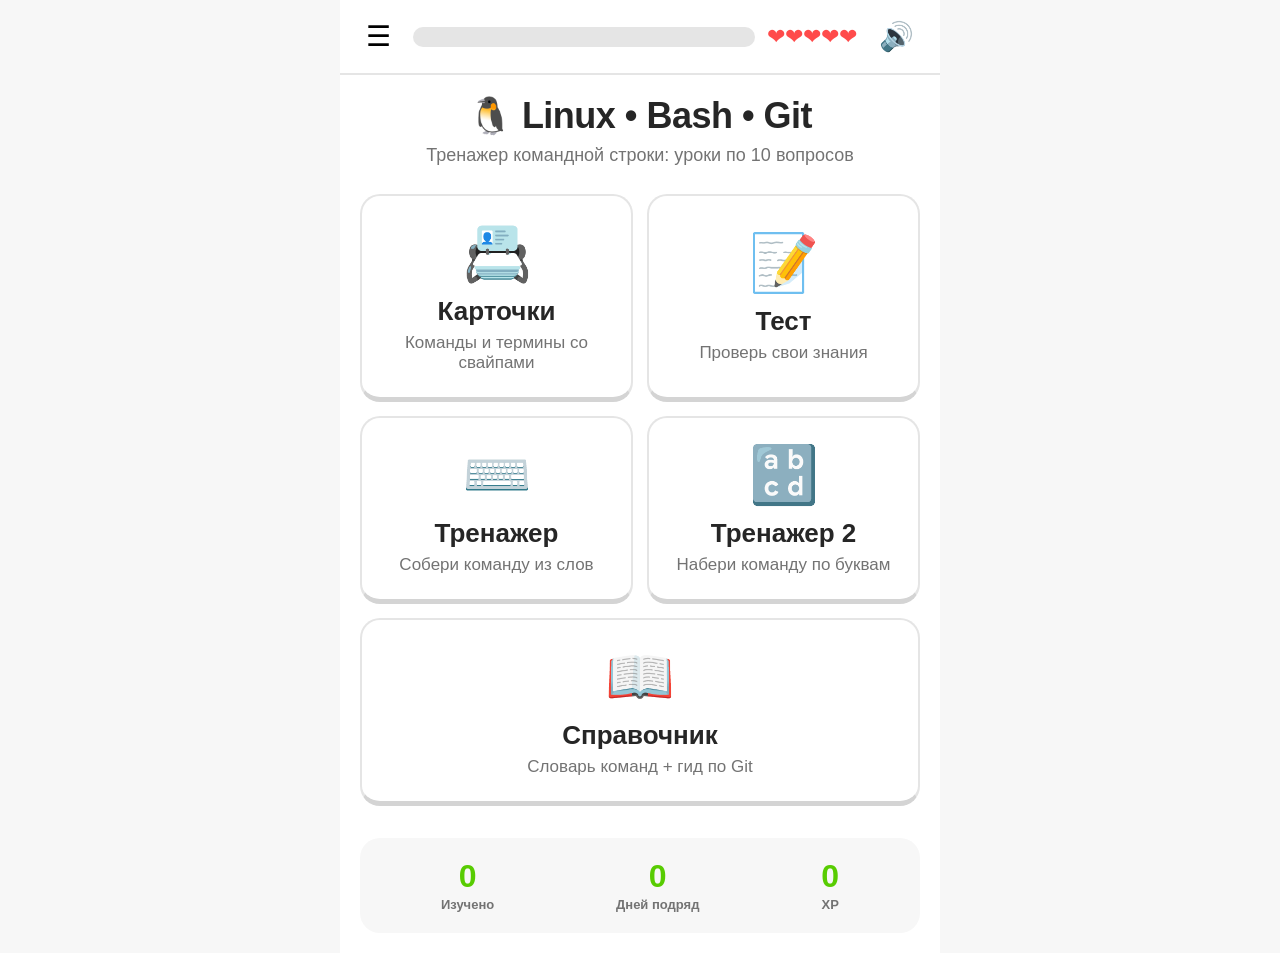
==== commit 27a09845: "Тренажер 2 (буквы), фильтры карточек, справочник с гидом Git + фикс сохранения прогресса Фикс прогре" ====
--- a/linux-trainer/index.html
+++ b/linux-trainer/index.html
@@ -194,7 +194,7 @@
 .mode-card:active {
     border-bottom-width: 2px;
     transform: translateY(3px);
-    background: var(--gray-50);
+    background: var(--gray-100);
 }
 
 .mode-icon {
@@ -273,8 +273,428 @@
 .flashcard {
     height: clamp(260px, 50vh, 340px);
     perspective: 1000px;
+    cursor: grab;
+    margin-bottom: 12px;
+    position: relative;
+    touch-action: none;
+    -webkit-user-select: none;
+    user-select: none;
+    will-change: transform;
+}
+
+.flashcard.dragging {
+    cursor: grabbing;
+}
+
+.flashcard.flying {
+    pointer-events: none;
+}
+
+/* Штампы свайпа: появляются по мере перетаскивания карточки */
+.swipe-stamp {
+    position: absolute;
+    z-index: 20;
+    font-weight: 900;
+    font-size: clamp(18px, 5vw, 28px);
+    padding: 6px 16px;
+    border: 4px solid;
+    border-radius: 12px;
+    letter-spacing: 2px;
+    background: rgba(255, 255, 255, 0.92);
+    opacity: 0;
+    pointer-events: none;
+    transition: none;
+}
+
+.stamp-know {
+    color: var(--green-dark);
+    border-color: var(--green-dark);
+    top: 20px;
+    right: 14px;
+    transform: rotate(12deg);
+}
+
+.stamp-dontknow {
+    color: var(--red-dark);
+    border-color: var(--red-dark);
+    top: 20px;
+    left: 14px;
+    transform: rotate(-12deg);
+}
+
+.stamp-repeat {
+    color: var(--blue-dark);
+    border-color: var(--blue-dark);
+    bottom: 20px;
+    left: 50%;
+    transform: translateX(-50%);
+}
+
+/* Плашка статуса карточки (знаю / не знаю / повторить) */
+.card-status {
+    position: absolute;
+    top: 14px;
+    right: 14px;
+    font-size: 12px;
+    font-weight: 800;
+    padding: 4px 12px;
+    border-radius: 999px;
+    display: none;
+    z-index: 5;
+}
+
+.card-status.known {
+    display: block;
+    background: var(--green-light);
+    color: var(--green-dark);
+}
+
+.card-status.unknown {
+    display: block;
+    background: var(--red-light);
+    color: var(--red-dark);
+}
+
+.card-status.review {
+    display: block;
+    background: #ddf4ff;
+    color: var(--blue-dark);
+}
+
+/* Подсказка про свайпы под карточкой */
+.swipe-hint {
+    text-align: center;
+    color: var(--gray-400);
+    font-size: 13px;
+    font-weight: 700;
+    margin-bottom: 14px;
+}
+
+/* Прогресс «знаю N из M» */
+.card-known-progress {
+    text-align: center;
+    color: var(--gray-500);
+    font-size: 14px;
+    font-weight: 800;
+    margin-bottom: 12px;
+}
+
+.card-known-progress span {
+    color: var(--green-dark);
+}
+
+/* Кнопки действий (дублируют свайпы) */
+.card-actions {
+    display: flex;
+    gap: 10px;
+    margin-top: 12px;
+}
+
+.swipe-btn {
+    flex: 1;
+    min-height: 52px;
+    border-radius: 14px;
+    border: 2px solid;
+    border-bottom-width: 4px;
+    background: var(--white);
+    font-size: 15px;
+    font-weight: 800;
     cursor: pointer;
-    margin-bottom: 24px;
+    transition: all 0.1s ease;
+    -webkit-user-select: none;
+    user-select: none;
+}
+
+.swipe-btn:active {
+    border-bottom-width: 2px;
+    transform: translateY(2px) scale(0.98);
+}
+
+.swipe-btn.btn-know {
+    color: var(--green-dark);
+    border-color: var(--green);
+    background: var(--green-light);
+}
+
+.swipe-btn.btn-dontknow {
+    color: var(--red-dark);
+    border-color: var(--red);
+    background: var(--red-light);
+}
+
+.swipe-btn.btn-repeat {
+    color: var(--blue-dark);
+    border-color: var(--blue);
+    background: #ddf4ff;
+}
+
+/* Анимация появления новой карточки */
+@keyframes cardEnter {
+    from { opacity: 0; transform: translateY(14px) scale(0.97); }
+    to { opacity: 1; transform: translateY(0) scale(1); }
+}
+
+.flashcard.card-enter {
+    animation: cardEnter 0.22s ease;
+}
+
+/* Фильтры тем в карточках */
+.filter-chips {
+    display: flex;
+    gap: 8px;
+    overflow-x: auto;
+    padding: 4px 2px 12px;
+    margin-bottom: 4px;
+    -webkit-overflow-scrolling: touch;
+    scrollbar-width: none;
+}
+
+.filter-chips::-webkit-scrollbar {
+    display: none;
+}
+
+.filter-chip {
+    flex: 0 0 auto;
+    background: var(--white);
+    color: var(--gray-600);
+    border: 2px solid var(--gray-200);
+    border-bottom-width: 3px;
+    border-radius: 999px;
+    padding: 8px 16px;
+    font-size: 14px;
+    font-weight: 800;
+    cursor: pointer;
+    transition: all 0.12s ease;
+    -webkit-user-select: none;
+    user-select: none;
+}
+
+.filter-chip:active {
+    transform: scale(0.95);
+}
+
+.filter-chip.active {
+    background: var(--green);
+    border-color: var(--green-dark);
+    color: var(--white);
+}
+
+/* ========== Тренажер 2 (буквы) ========== */
+.letter-tiles {
+    display: flex;
+    flex-wrap: wrap;
+    gap: 10px;
+    justify-content: center;
+    padding: 10px 0;
+}
+
+.letter-tile {
+    min-width: 52px;
+    min-height: 56px;
+    padding: 10px 14px;
+    background: var(--white);
+    color: var(--gray-700);
+    border: 2px solid var(--gray-300);
+    border-bottom: 4px solid var(--gray-400);
+    border-radius: 12px;
+    font-family: 'Courier New', 'SF Mono', Monaco, monospace;
+    font-size: 24px;
+    font-weight: 800;
+    cursor: pointer;
+    transition: all 0.12s ease;
+    -webkit-user-select: none;
+    user-select: none;
+}
+
+.letter-tile:hover {
+    background: var(--gray-100);
+}
+
+.letter-tile:active {
+    transform: scale(0.92);
+}
+
+.letter-tile.used {
+    opacity: 0;
+    pointer-events: none;
+    transform: scale(0.8);
+}
+
+.letter-tile.wrong-flash {
+    background: var(--red);
+    border-color: var(--red-dark);
+    color: var(--white);
+    transform: scale(1.05);
+}
+
+/* Пропуск из буквенных ячеек внутри «терминала» */
+.letters-slot {
+    display: inline-flex;
+    gap: 4px;
+    align-items: flex-end;
+    cursor: pointer;
+    min-height: 40px;
+}
+
+.letter-cell {
+    display: inline-flex;
+    align-items: center;
+    justify-content: center;
+    min-width: 26px;
+    height: 38px;
+    padding: 0 4px;
+    border-bottom: 3px solid var(--gray-500);
+    font-family: 'Courier New', 'SF Mono', Monaco, monospace;
+    font-size: clamp(18px, 5vw, 24px);
+    font-weight: 700;
+    color: var(--green-light);
+}
+
+.letter-cell.filled {
+    border-bottom-color: var(--green);
+}
+
+.letter-cell:empty::after {
+    content: '';
+    display: block;
+    width: 100%;
+}
+
+/* ========== Справочник: гид ========== */
+.guide-steps {
+    display: flex;
+    flex-direction: column;
+    gap: 12px;
+    margin-bottom: 32px;
+}
+
+.guide-step {
+    display: flex;
+    gap: 14px;
+    background: var(--white);
+    border: 2px solid var(--gray-200);
+    border-bottom-width: 4px;
+    border-radius: 16px;
+    padding: 14px;
+    text-align: left;
+}
+
+.guide-num {
+    flex: 0 0 36px;
+    height: 36px;
+    border-radius: 50%;
+    background: var(--blue);
+    color: var(--white);
+    font-weight: 900;
+    font-size: 17px;
+    display: flex;
+    align-items: center;
+    justify-content: center;
+}
+
+.guide-body {
+    flex: 1;
+    min-width: 0;
+}
+
+.guide-title {
+    font-weight: 800;
+    font-size: 16px;
+    color: var(--gray-800);
+    margin-bottom: 8px;
+}
+
+.guide-command {
+    background: var(--gray-800);
+    color: var(--green-light);
+    font-family: 'Courier New', 'SF Mono', Monaco, monospace;
+    font-size: 13px;
+    padding: 10px 12px;
+    border-radius: 10px;
+    white-space: pre-wrap;
+    word-break: break-all;
+    margin-bottom: 8px;
+}
+
+.guide-command.guide-command-text {
+    background: var(--gray-100);
+    color: var(--gray-600);
+    font-family: inherit;
+}
+
+.guide-note {
+    font-size: 13px;
+    color: var(--gray-500);
+    line-height: 1.45;
+}
+
+/* ========== Справочник: словарь ========== */
+.dict-header {
+    margin-top: 8px;
+}
+
+.dict-list {
+    display: flex;
+    flex-direction: column;
+    gap: 10px;
+}
+
+.dict-topic {
+    font-size: 14px;
+    font-weight: 900;
+    text-transform: uppercase;
+    letter-spacing: 1px;
+    color: var(--blue-dark);
+    margin: 20px 0 2px;
+}
+
+.dict-item {
+    background: var(--white);
+    border: 2px solid var(--gray-200);
+    border-radius: 14px;
+    padding: 12px 14px;
+}
+
+.dict-command {
+    display: inline-block;
+    background: var(--gray-800);
+    color: var(--green-light);
+    font-family: 'Courier New', 'SF Mono', Monaco, monospace;
+    font-size: 14px;
+    font-weight: 700;
+    padding: 6px 12px;
+    border-radius: 10px;
+    margin-bottom: 8px;
+    word-break: break-all;
+    max-width: 100%;
+}
+
+.dict-desc {
+    font-size: 14px;
+    color: var(--gray-700);
+    line-height: 1.45;
+    margin-bottom: 6px;
+}
+
+.dict-example {
+    font-family: 'Courier New', 'SF Mono', Monaco, monospace;
+    font-size: 12px;
+    color: var(--gray-500);
+    white-space: pre-wrap;
+    word-break: break-all;
+    background: var(--gray-100);
+    border-radius: 8px;
+    padding: 8px 10px;
+}
+
+/* Меню: два столбца на широких экранах */
+@media (min-width: 480px) {
+    .menu-grid {
+        grid-template-columns: 1fr 1fr;
+    }
+    .menu-grid .mode-card:last-child {
+        grid-column: 1 / -1;
+    }
 }
 
 .flashcard-inner {
@@ -505,6 +925,7 @@
 
 .word-chip {
     background: var(--white);
+    color: var(--gray-700);
     border: 2px solid var(--gray-300);
     border-bottom: 4px solid var(--gray-400);
     border-radius: 12px;
@@ -525,7 +946,7 @@
 }
 
 .word-chip:hover {
-    background: var(--gray-50);
+    background: var(--gray-100);
 }
 
 .word-chip.correct {
@@ -859,7 +1280,7 @@
                     <button class="mode-card" onclick="startMode('cards')">
                         <div class="mode-icon">📇</div>
                         <h2>Карточки</h2>
-                        <p>Команды и термины с примерами</p>
+                        <p>Команды и термины со свайпами</p>
                     </button>
                     
                     <button class="mode-card" onclick="startMode('test')">
@@ -871,7 +1292,19 @@
                     <button class="mode-card" onclick="startMode('trainer')">
                         <div class="mode-icon">⌨️</div>
                         <h2>Тренажер</h2>
-                        <p>Решай задачи: собери нужную команду</p>
+                        <p>Собери команду из слов</p>
+                    </button>
+
+                    <button class="mode-card" onclick="startMode('letters')">
+                        <div class="mode-icon">🔡</div>
+                        <h2>Тренажер 2</h2>
+                        <p>Набери команду по буквам</p>
+                    </button>
+
+                    <button class="mode-card" onclick="startMode('dict')">
+                        <div class="mode-icon">📖</div>
+                        <h2>Справочник</h2>
+                        <p>Словарь команд + гид по Git</p>
                     </button>
                 </div>
 
@@ -897,13 +1330,20 @@
             <div class="container">
                 <button class="back-btn" onclick="goHome()">← Назад</button>
                 
+                <div id="cardFilters" class="filter-chips"></div>
+
                 <div class="card-counter">
                     <span id="cardCurrent">1</span> / <span id="cardTotal">0</span>
                 </div>
-
-                <div id="flashcard" class="flashcard" onclick="flipCard()">
+                <div class="card-known-progress">Знаю: <span id="knownCount">0</span> из <span id="knownTotal">0</span></div>
+
+                <div id="flashcard" class="flashcard">
+                    <div id="stampKnow" class="swipe-stamp stamp-know">ЗНАЮ</div>
+                    <div id="stampDontknow" class="swipe-stamp stamp-dontknow">НЕ ЗНАЮ</div>
+                    <div id="stampRepeat" class="swipe-stamp stamp-repeat">ПОВТОРИТЬ</div>
                     <div class="flashcard-inner">
                         <div class="flashcard-front">
+                            <div class="card-status" id="cardStatus"></div>
                             <div class="card-category" id="cardCategory"></div>
                             <div class="card-command" id="cardCommand"></div>
                             <div class="card-hint">Нажми, чтобы увидеть ответ</div>
@@ -915,9 +1355,17 @@
                     </div>
                 </div>
 
+                <div class="swipe-hint">Свайп: → знаю · ← не знаю · ↓ повторить</div>
+
+                <div class="card-actions">
+                    <button class="swipe-btn btn-dontknow" onclick="dontKnowCard()">✗ Не знаю</button>
+                    <button class="swipe-btn btn-repeat" onclick="repeatCard()">↻ Повторить</button>
+                    <button class="swipe-btn btn-know" onclick="knowCard()">✓ Знаю</button>
+                </div>
+
                 <div class="card-controls">
                     <button class="btn-secondary" onclick="prevCard()">← Предыдущая</button>
-                    <button class="btn-primary" onclick="nextCard()">Знаю →</button>
+                    <button class="btn-secondary" onclick="skipCard()">Дальше →</button>
                 </div>
             </div>
         </div>
@@ -956,6 +1404,54 @@
             </div>
         </div>
 
+        <!-- Letters Mode (Тренажер 2) -->
+        <div id="lettersScreen" class="screen">
+            <div class="container">
+                <button class="back-btn" onclick="goHome()">← Назад</button>
+                
+                <div class="question-header">
+                    <span id="lettersTopic" class="trainer-topic">Linux</span>
+                    <h2 id="lettersQuestion">Задача</h2>
+                    <p class="trainer-instruction">Набери слово по буквам. Ошибся — буква вспыхнет красным и не встанет 👇</p>
+                </div>
+
+                <div id="lettersPreview" class="command-preview">
+                    <!-- Command with letter cells will be inserted here -->
+                </div>
+
+                <div class="options-area">
+                    <div id="letterTiles" class="letter-tiles">
+                        <!-- Letter tiles appear here -->
+                    </div>
+                </div>
+
+                <div class="action-buttons">
+                    <button class="btn-skip" onclick="skipLettersQuestion()">Пропустить</button>
+                </div>
+            </div>
+        </div>
+
+        <!-- Dictionary Mode (Справочник) -->
+        <div id="dictScreen" class="screen">
+            <div class="container">
+                <button class="back-btn" onclick="goHome()">← Назад</button>
+
+                <div class="question-header">
+                    <h2>🚀 Публикация проекта в Git</h2>
+                    <p class="trainer-instruction">От привязки SSH-ключа до первого push — по шагам</p>
+                </div>
+
+                <div id="guideSteps" class="guide-steps"></div>
+
+                <div class="question-header dict-header">
+                    <h2>📖 Словарь</h2>
+                    <p class="trainer-instruction">Все команды и термины тренажёра</p>
+                </div>
+
+                <div id="dictList" class="dict-list"></div>
+            </div>
+        </div>
+
         <!-- Test Mode -->
         <div id="testScreen" class="screen">
             <div class="container">
@@ -993,8 +1489,8 @@
                 <h2>Урок завершен!</h2>
                 <p>Ты заработал <strong id="earnedXP">0</strong> XP</p>
                 <div class="complete-stats">
-                    <div>Правильных: <span id="correctCount">0</span></div>
-                    <div>Ошибок: <span id="wrongCount">0</span></div>
+                    <div><span id="correctLabel">Правильных:</span> <span id="correctCount">0</span></div>
+                    <div><span id="wrongLabel">Ошибок:</span> <span id="wrongCount">0</span></div>
                 </div>
                 <button class="btn-primary btn-full" onclick="goHome()">На главную</button>
             </div>
@@ -1375,7 +1871,77 @@
 };
 
 // Объединяем все карточки в один массив (порядок обучения: Linux → Bash → Git → термины)
-const ALL_COMMANDS = [...COMMANDS.linux, ...COMMANDS.bash, ...COMMANDS.git, ...COMMANDS.terms];
+// Каждой карточке проставляем тему — для фильтров в режиме карточек и справочника
+const ALL_COMMANDS = [
+    ...COMMANDS.linux.map(c => ({ ...c, topic: 'Linux' })),
+    ...COMMANDS.bash.map(c => ({ ...c, topic: 'Bash' })),
+    ...COMMANDS.git.map(c => ({ ...c, topic: 'Git' })),
+    ...COMMANDS.terms.map(c => ({ ...c, topic: 'Термины' }))
+];
+
+// Пошаговый гид: публикация проекта в Git — от привязки SSH-ключа до push
+const GIT_GUIDE = [
+    {
+        title: 'Сгенерируй SSH-ключ',
+        command: 'ssh-keygen -t ed25519 -C "you@mail.com"',
+        note: 'Почту укажи ту, что на GitHub. На все вопросы можно жать Enter — ключ появится в ~/.ssh/'
+    },
+    {
+        title: 'Запусти ssh-agent и добавь в него ключ',
+        command: 'eval "$(ssh-agent -s)"\nssh-add ~/.ssh/id_ed25519',
+        note: 'Агент держит ключ в памяти, чтобы не вводить пароль ключа каждый раз'
+    },
+    {
+        title: 'Скопируй ПУБЛИЧНЫЙ ключ',
+        command: 'cat ~/.ssh/id_ed25519.pub',
+        note: 'Скопируй весь вывод, начиная с "ssh-ed25519". Приватный ключ (без .pub) никому не показывай!'
+    },
+    {
+        title: 'Привяжи ключ к GitHub',
+        command: 'github.com → Settings → SSH and GPG keys → New SSH key',
+        note: 'Вставь скопированный публичный ключ, дай понятное имя (например, "мой ноутбук") и сохрани'
+    },
+    {
+        title: 'Проверь соединение с GitHub',
+        command: 'ssh -T git@github.com',
+        note: 'Ответ "Hi USERNAME! You\'ve successfully authenticated" — ключ привязан правильно'
+    },
+    {
+        title: 'Создай пустой репозиторий на GitHub',
+        command: 'github.com → New repository',
+        note: 'БЕЗ README и .gitignore — пусть будет пустым, иначе первый push не пройдёт'
+    },
+    {
+        title: 'Инициализируй Git в папке проекта',
+        command: 'git init',
+        note: 'Выполняется в папке проекта. Появится скрытая папка .git'
+    },
+    {
+        title: 'Подготовь файлы к коммиту',
+        command: 'git add .',
+        note: 'Точка — «все файлы». Проверь git status: файлы должны быть зелёными'
+    },
+    {
+        title: 'Сделай первый коммит',
+        command: 'git commit -m "Initial commit"',
+        note: 'Если Git ругается на имя/почту: git config --global user.name "Имя" и user.email "почта"'
+    },
+    {
+        title: 'Переименуй ветку в main',
+        command: 'git branch -M main',
+        note: 'Так главная ветка будет называться как на GitHub'
+    },
+    {
+        title: 'Привяжи удалённый репозиторий по SSH',
+        command: 'git remote add origin git@github.com:USER/REPO.git',
+        note: 'SSH-адрес копируй на странице репозитория (кнопка Code → SSH). Проверка: git remote -v'
+    },
+    {
+        title: 'Отправь код на GitHub',
+        command: 'git push -u origin main',
+        note: '-u связывает ветку с серверной. Дальше достаточно просто git push. Готово! 🎉'
+    }
+];
 
 // Вопросы для тренажера (Duolingo-style — собери команду).
 // У каждого вопроса явно написана ЗАДАЧА (task) — что должна сделать команда,
@@ -1934,7 +2500,11 @@
 ];
 // Звуковое сопровождение как в Duolingo через Web Audio API
 let audioCtx = null;
-let soundEnabled = localStorage.getItem('linuxTrainerSound') !== 'off';
+// Чтение настройки без падения, если браузер блокирует localStorage (iframe и т.п.)
+let soundEnabled = (function () {
+    try { return window.localStorage.getItem('linuxTrainerSound') !== 'off'; }
+    catch (e) { return true; }
+})();
 
 function initAudio() {
     if (!audioCtx) {
@@ -1947,7 +2517,7 @@
 
 function toggleSound() {
     soundEnabled = !soundEnabled;
-    localStorage.setItem('linuxTrainerSound', soundEnabled ? 'on' : 'off');
+    try { window.localStorage.setItem('linuxTrainerSound', soundEnabled ? 'on' : 'off'); } catch (e) {}
     
     const btn = document.getElementById('soundBtn');
     btn.textContent = soundEnabled ? '🔊' : '🔇';
@@ -2077,17 +2647,37 @@
     playTone(500, now, 0.08, 0.1, 'sine', 0.01, 0.08);
     setTimeout(() => playTone(700, now + 0.06, 0.08, 0.08, 'sine', 0.01, 0.08), 60);
 }
-// Состояние приложения
+// Безопасная обёртка для хранилища: если браузер блокирует localStorage
+// (например, встроенный просмотр в iframe), приложение продолжает работать
+// и помнит прогресс хотя бы в пределах сессии.
+const storage = {
+    _mem: {},
+    get(key, fallback = '') {
+        try {
+            const v = window.localStorage.getItem(key);
+            return v === null ? (this._mem[key] ?? fallback) : v;
+        } catch (e) {
+            return this._mem[key] ?? fallback;
+        }
+    },
+    set(key, value) {
+        this._mem[key] = value;
+        try { window.localStorage.setItem(key, value); } catch (e) {}
+    }
+};
+
+// Состояние приложения (сохранённые значения подгружаются при старте)
 let state = {
     currentMode: null,
     hearts: 5,
-    xp: parseInt(localStorage.getItem('linuxTrainerXP') || '0'),
-    streak: parseInt(localStorage.getItem('linuxTrainerStreak') || '0'),
-    totalLearned: parseInt(localStorage.getItem('linuxTrainerLearned') || '0'),
+    xp: 0,
+    streak: 0,
     
     // Cards mode
+    deck: [],
     currentCard: 0,
     isFlipped: false,
+    cardFilter: 'all',
     
     // Trainer mode
     currentTrainerQuestion: 0,
@@ -2096,6 +2686,13 @@
     blanksState: [],
     usedOptions: [],
     
+    // Letters mode (Тренажер 2)
+    lettersQuestions: [],
+    currentLettersQuestion: 0,
+    lettersExpected: [],
+    lettersPlaced: [],
+    lettersTiles: [],
+    
     // Test mode
     currentTestQuestion: 0,
     testQuestions: [],
@@ -2108,8 +2705,14 @@
     questionsPerLesson: 10
 };
 
+// Подгрузить сохранённый прогресс (XP, серия дней)
+function loadSavedState() {
+    state.xp = parseInt(storage.get('linuxTrainerXP', '0')) || 0;
+    state.streak = parseInt(storage.get('linuxTrainerStreak', '0')) || 0;
+}
+
 // DOM Elements
-const screens = ['mainMenu', 'cardsScreen', 'trainerScreen', 'testScreen'];
+const screens = ['mainMenu', 'cardsScreen', 'trainerScreen', 'lettersScreen', 'testScreen', 'dictScreen'];
 
 // Показать экран
 function showScreen(screenId) {
@@ -2123,7 +2726,8 @@
 
 // Обновить статистику в меню
 function updateStats() {
-    document.getElementById('totalLearned').textContent = state.totalLearned;
+    // «Изучено» — карточки, отмеченные как «знаю» (хранится на устройстве)
+    document.getElementById('totalLearned').textContent = knownCardsCount();
     document.getElementById('streak').textContent = state.streak;
     document.getElementById('xp').textContent = state.xp;
 }
@@ -2171,18 +2775,36 @@
     updateHearts();
     
     if (mode === 'cards') {
-        state.currentCard = 0;
+        // Восстанавливаем фильтр и позицию, чтобы продолжить с того же места
+        const saved = JSON.parse(storage.get('linuxTrainerCardSession', 'null') || 'null');
+        state.cardFilter = (saved && saved.filter) || 'all';
+        state.deck = buildDeck(state.cardFilter);
         state.isFlipped = false;
-        document.getElementById('cardTotal').textContent = ALL_COMMANDS.length;
+        renderFilterChips();
+        updateKnownCount();
+        state.currentCard = saved ? Math.min(saved.index || 0, state.deck.length - 1) : 0;
+        if (state.currentCard < 0) state.currentCard = 0;
+        document.getElementById('cardTotal').textContent = state.deck.length;
         showCard();
         showScreen('cardsScreen');
-        updateProgress(1, ALL_COMMANDS.length);
+        updateProgress(state.currentCard + 1, state.deck.length);
     } else if (mode === 'trainer') {
         state.trainerQuestions = shuffleArray(TRAINER_QUESTIONS).slice(0, state.questionsPerLesson);
         state.currentTrainerQuestion = 0;
         showTrainerQuestion();
         showScreen('trainerScreen');
         updateProgress(0, state.questionsPerLesson);
+    } else if (mode === 'letters') {
+        state.lettersQuestions = shuffleArray(TRAINER_QUESTIONS).slice(0, state.questionsPerLesson);
+        state.currentLettersQuestion = 0;
+        showLettersQuestion();
+        showScreen('lettersScreen');
+        updateProgress(0, state.questionsPerLesson);
+    } else if (mode === 'dict') {
+        renderGuide();
+        renderDict();
+        showScreen('dictScreen');
+        updateProgress(0, 1);
     } else if (mode === 'test') {
         state.testQuestions = shuffleArray(TEST_QUESTIONS).slice(0, state.questionsPerLesson);
         state.currentTestQuestion = 0;
@@ -2193,9 +2815,85 @@
     }
 }
 
-// ========== CARDS MODE ==========
+// ========== CARDS MODE (Tinder-style) ==========
+// Статусы карточек хранятся в localStorage — приложение помнит,
+// какие команды ты уже знаешь, а что стоит повторить.
+
+function getCardStatuses() {
+    try {
+        return JSON.parse(storage.get('linuxTrainerCardStatus', '{}'));
+    } catch (e) {
+        return {};
+    }
+}
+
+function markCard(command, status) {
+    const statuses = getCardStatuses();
+    statuses[command] = status;
+    storage.set('linuxTrainerCardStatus', JSON.stringify(statuses));
+}
+
+function knownCardsCount() {
+    const statuses = getCardStatuses();
+    return ALL_COMMANDS.filter(c => statuses[c.command] === 'known').length;
+}
+
+// Колода: сначала «не знаю», потом «повторить», потом новые, в конце — выученные.
+// topic — фильтр: 'all' или тема карточек (Linux / Bash / Git / Термины)
+function buildDeck(topic = 'all') {
+    const statuses = getCardStatuses();
+    const priority = c => {
+        const s = statuses[c.command];
+        if (s === 'unknown') return 0;
+        if (s === 'review') return 1;
+        if (!s) return 2;
+        return 3; // known
+    };
+    const source = topic === 'all' ? ALL_COMMANDS : ALL_COMMANDS.filter(c => c.topic === topic);
+    return source
+        .map((card, i) => ({ card, i }))
+        .sort((a, b) => priority(a.card) - priority(b.card) || a.i - b.i)
+        .map(o => o.card);
+}
+
+// Запомнить, на какой карточке остановился пользователь (и с каким фильтром)
+function saveCardSession() {
+    storage.set('linuxTrainerCardSession', JSON.stringify({
+        filter: state.cardFilter,
+        index: state.currentCard
+    }));
+}
+
+const CARD_TOPICS = ['all', 'Linux', 'Bash', 'Git', 'Термины'];
+
+function renderFilterChips() {
+    const box = document.getElementById('cardFilters');
+    box.innerHTML = '';
+    CARD_TOPICS.forEach(topic => {
+        const btn = document.createElement('button');
+        btn.className = 'filter-chip' + (state.cardFilter === topic ? ' active' : '');
+        btn.textContent = topic === 'all' ? 'Все' : topic;
+        btn.onclick = () => setCardFilter(topic);
+        box.appendChild(btn);
+    });
+}
+
+function setCardFilter(topic) {
+    playClick();
+    state.cardFilter = topic;
+    state.deck = buildDeck(topic);
+    state.currentCard = 0;
+    state.isFlipped = false;
+    saveCardSession();
+    renderFilterChips();
+    document.getElementById('cardTotal').textContent = state.deck.length;
+    updateKnownCount();
+    showCard();
+    updateProgress(1, state.deck.length);
+}
+
 function showCard() {
-    const card = ALL_COMMANDS[state.currentCard];
+    const card = state.deck[state.currentCard];
     document.getElementById('cardCategory').textContent = card.category;
     document.getElementById('cardCommand').textContent = card.command;
     document.getElementById('cardDescription').textContent = card.description;
@@ -2203,42 +2901,239 @@
     
     document.getElementById('cardCurrent').textContent = state.currentCard + 1;
     
+    // Плашка статуса, если карточка уже отмечалась раньше
+    const status = getCardStatuses()[card.command];
+    const statusEl = document.getElementById('cardStatus');
+    statusEl.className = 'card-status' + (status ? ' ' + status : '');
+    statusEl.textContent = status === 'known' ? '✓ знаю' :
+                           status === 'unknown' ? '✗ не знаю' :
+                           status === 'review' ? '↻ повторить' : '';
+    
     const flashcard = document.getElementById('flashcard');
     flashcard.classList.remove('flipped');
     state.isFlipped = false;
+    
+    // Анимация появления следующей карточки
+    flashcard.classList.remove('card-enter');
+    void flashcard.offsetWidth;
+    flashcard.classList.add('card-enter');
 }
 
 function flipCard() {
+    if (state.currentMode !== 'cards') return;
     playFlip();
     const flashcard = document.getElementById('flashcard');
     flashcard.classList.toggle('flipped');
     state.isFlipped = !state.isFlipped;
 }
 
-function nextCard() {
-    playClick();
-    state.totalLearned++;
-    localStorage.setItem('linuxTrainerLearned', state.totalLearned.toString());
-    state.sessionXP += 2;
-    state.xp += 2;
-    localStorage.setItem('linuxTrainerXP', state.xp.toString());
-    
-    if (state.currentCard < ALL_COMMANDS.length - 1) {
+function updateKnownCount() {
+    const statuses = getCardStatuses();
+    const source = state.cardFilter === 'all' ? ALL_COMMANDS : ALL_COMMANDS.filter(c => c.topic === state.cardFilter);
+    const known = source.filter(c => statuses[c.command] === 'known').length;
+    document.getElementById('knownCount').textContent = known;
+    document.getElementById('knownTotal').textContent = source.length;
+}
+
+function advanceCard() {
+    if (state.currentCard < state.deck.length - 1) {
         state.currentCard++;
+        saveCardSession();
         showCard();
-        updateProgress(state.currentCard + 1, ALL_COMMANDS.length);
+        updateProgress(state.currentCard + 1, state.deck.length);
     } else {
+        // Колода пройдена — в следующий раз начнём сначала
+        storage.set('linuxTrainerCardSession', JSON.stringify({ filter: state.cardFilter, index: 0 }));
         showLessonComplete();
     }
+}
+
+// XP за карточки начисляем сразу и сохраняем на устройство —
+// иначе выход посреди колоды обнулял бы заработанное
+function addCardXP(n) {
+    state.sessionXP += n;
+    state.xp += n;
+    storage.set('linuxTrainerXP', state.xp.toString());
+}
+
+// Действие после анимации вылета карточки
+function doKnow() {
+    markCard(state.deck[state.currentCard].command, 'known');
+    addCardXP(3);
+    state.sessionCorrect++;
+    updateKnownCount();
+    advanceCard();
+}
+
+function doDontKnow() {
+    markCard(state.deck[state.currentCard].command, 'unknown');
+    state.sessionWrong++;
+    updateKnownCount();
+    advanceCard();
+}
+
+function doRepeat() {
+    markCard(state.deck[state.currentCard].command, 'review');
+    addCardXP(1);
+    updateKnownCount();
+    advanceCard();
+}
+
+// Кнопки действий (дублируют свайпы, карточка так же улетает)
+function knowCard() {
+    playSelect();
+    flyCardOut('right', 0, 0, doKnow);
+}
+
+function dontKnowCard() {
+    playSkip();
+    flyCardOut('left', 0, 0, doDontKnow);
+}
+
+function repeatCard() {
+    playClick();
+    flyCardOut('down', 0, 0, doRepeat);
+}
+
+// Навигация без смены статуса
+function skipCard() {
+    playClick();
+    advanceCard();
 }
 
 function prevCard() {
     playClick();
     if (state.currentCard > 0) {
         state.currentCard--;
+        saveCardSession();
         showCard();
-        updateProgress(state.currentCard + 1, ALL_COMMANDS.length);
+        updateProgress(state.currentCard + 1, state.deck.length);
     }
+}
+
+// ========== CARD SWIPE (жесты) ==========
+const SWIPE_THRESHOLD = 90;
+let cardDrag = null;
+
+// Штампы появляются постепенно, по мере того как тянешь карточку
+function updateStamps(dx, dy) {
+    const clamp01 = v => Math.max(0, Math.min(1, v));
+    const horizontal = Math.min(1, Math.abs(dx) / SWIPE_THRESHOLD);
+    document.getElementById('stampKnow').style.opacity = clamp01(dx / SWIPE_THRESHOLD);
+    document.getElementById('stampDontknow').style.opacity = clamp01(-dx / SWIPE_THRESHOLD);
+    // «Повторить» — только когда тянут преимущественно вниз
+    document.getElementById('stampRepeat').style.opacity = clamp01(dy / SWIPE_THRESHOLD) * (1 - horizontal);
+}
+
+function hideStamps(exceptId) {
+    ['stampKnow', 'stampDontknow', 'stampRepeat'].forEach(id => {
+        document.getElementById(id).style.opacity = (id === exceptId) ? 1 : 0;
+    });
+}
+
+// Анимация вылета карточки за экран, затем действие
+function flyCardOut(direction, dx, dy, action) {
+    const card = document.getElementById('flashcard');
+    if (state.currentMode !== 'cards' || card.classList.contains('flying')) return;
+    card.classList.add('flying');
+
+    const stampId = direction === 'right' ? 'stampKnow' :
+                    direction === 'left' ? 'stampDontknow' : 'stampRepeat';
+    hideStamps(stampId);
+
+    const offX = Math.max(window.innerWidth, 500);
+    const offY = Math.max(window.innerHeight, 700);
+    const targets = {
+        right: [offX, dy, 25],
+        left: [-offX, dy, -25],
+        down: [dx, offY, 0]
+    };
+    const [tx, ty, rot] = targets[direction];
+
+    card.style.transition = 'transform 0.28s ease-in, opacity 0.28s ease-in';
+    card.style.transform = `translate(${tx}px, ${ty}px) rotate(${rot}deg)`;
+    card.style.opacity = '0';
+
+    setTimeout(() => {
+        resetCardInstant(card);
+        if (state.currentMode !== 'cards') return; // пользователь успел выйти
+        action();
+    }, 280);
+}
+
+// Мгновенный сброс позиции после вылета + плавное появление
+function resetCardInstant(card) {
+    card.style.transition = 'none';
+    card.style.transform = '';
+    hideStamps();
+    void card.offsetWidth; // reflow, чтобы «none» применился
+    card.style.transition = 'opacity 0.18s ease';
+    card.style.opacity = '';
+    setTimeout(() => {
+        card.style.transition = '';
+        card.classList.remove('flying');
+    }, 200);
+}
+
+// Пружинный возврат карточки, если свайп не дошёл до порога
+function snapCardBack(card) {
+    card.style.transition = 'transform 0.28s cubic-bezier(.2,.8,.3,1.2)';
+    card.style.transform = '';
+    hideStamps();
+    setTimeout(() => { card.style.transition = ''; }, 300);
+}
+
+function initCardGestures() {
+    const card = document.getElementById('flashcard');
+
+    card.addEventListener('pointerdown', e => {
+        if (state.currentMode !== 'cards' || card.classList.contains('flying')) return;
+        cardDrag = { startX: e.clientX, startY: e.clientY, dx: 0, dy: 0, moved: false };
+        card.classList.add('dragging');
+        try { card.setPointerCapture(e.pointerId); } catch (err) {}
+    });
+
+    card.addEventListener('pointermove', e => {
+        if (!cardDrag) return;
+        cardDrag.dx = e.clientX - cardDrag.startX;
+        cardDrag.dy = e.clientY - cardDrag.startY;
+        if (Math.abs(cardDrag.dx) > 6 || Math.abs(cardDrag.dy) > 6) cardDrag.moved = true;
+        card.style.transition = 'none';
+        card.style.transform = `translate(${cardDrag.dx}px, ${cardDrag.dy}px) rotate(${cardDrag.dx / 12}deg)`;
+        updateStamps(cardDrag.dx, cardDrag.dy);
+    });
+
+    card.addEventListener('pointerup', e => {
+        if (!cardDrag) return;
+        const { dx, dy, moved } = cardDrag;
+        cardDrag = null;
+        card.classList.remove('dragging');
+
+        if (!moved) {
+            snapCardBack(card); // на случай микродвижения
+            flipCard();         // тап — перевернуть карточку
+            return;
+        }
+        if (dx > SWIPE_THRESHOLD && Math.abs(dx) > Math.abs(dy)) {
+            playSelect();
+            flyCardOut('right', dx, dy, doKnow);
+        } else if (dx < -SWIPE_THRESHOLD && Math.abs(dx) > Math.abs(dy)) {
+            playSkip();
+            flyCardOut('left', dx, dy, doDontKnow);
+        } else if (dy > SWIPE_THRESHOLD && dy > Math.abs(dx)) {
+            playClick();
+            flyCardOut('down', dx, dy, doRepeat);
+        } else {
+            snapCardBack(card);
+        }
+    });
+
+    card.addEventListener('pointercancel', () => {
+        if (!cardDrag) return;
+        cardDrag = null;
+        card.classList.remove('dragging');
+        snapCardBack(card);
+    });
 }
 
 // ========== TRAINER MODE (Duolingo-style) ==========
@@ -2403,6 +3298,217 @@
     }
 }
 
+// ========== LETTERS MODE (Тренажер 2: буквы, как в Duolingo) ==========
+// Показываем задачу и фишки с буквами. Тап по правильной (следующей) букве
+// ставит её в пропуск, тап по неправильной — фишка вспыхивает красным,
+// НЕ ставится, а жизнь сгорает.
+
+// Буквы-дополнения, похожие на символьный запас команд
+const LETTER_DISTRACTORS = 'aeinrslcmgot'.split('');
+
+function showLettersQuestion() {
+    const q = state.lettersQuestions[state.currentLettersQuestion];
+    document.getElementById('lettersTopic').textContent = q.topic || 'Команды';
+    document.getElementById('lettersQuestion').textContent = q.task || 'Собери команду:';
+
+    // Ожидаемое слово — пропуск в команде
+    const words = q.fullCommand.split(' ');
+    state.lettersExpected = words.filter((w, i) => q.blanks.includes(i)).join(' ').replace(/ /g, '').split('');
+    state.lettersPlaced = [];
+
+    // Командная строка с пропуском из буквенных ячеек
+    const preview = document.getElementById('lettersPreview');
+    preview.innerHTML = '';
+    words.forEach((word, i) => {
+        if (q.blanks.includes(i)) {
+            const slot = document.createElement('span');
+            slot.className = 'letters-slot';
+            slot.id = 'lettersSlot';
+            slot.onclick = removeLastLetter;
+            for (let k = 0; k < word.length; k++) {
+                const cell = document.createElement('span');
+                cell.className = 'letter-cell';
+                cell.id = `letter-cell-${k}`;
+                cell.textContent = '';
+                slot.appendChild(cell);
+            }
+            preview.appendChild(slot);
+        } else {
+            const span = document.createElement('span');
+            span.className = 'cmd-text';
+            span.textContent = word;
+            preview.appendChild(span);
+        }
+        preview.appendChild(document.createTextNode(' '));
+    });
+
+    // Фишки с буквами: буквы ответа + 3 лишние буквы, всё перемешано
+    const answerLetters = [...state.lettersExpected];
+    const pool = LETTER_DISTRACTORS.filter(l => !answerLetters.includes(l));
+    const distractors = shuffleArray(pool).slice(0, 3);
+    state.lettersTiles = shuffleArray([...answerLetters, ...distractors]);
+
+    const tilesBox = document.getElementById('letterTiles');
+    tilesBox.innerHTML = '';
+    state.lettersTiles.forEach((letter, i) => {
+        const btn = document.createElement('button');
+        btn.className = 'letter-tile';
+        btn.textContent = letter;
+        btn.dataset.letter = letter;
+        btn.onclick = () => tapLetter(letter, btn);
+        tilesBox.appendChild(btn);
+    });
+}
+
+function tapLetter(letter, btn) {
+    const nextIndex = state.lettersPlaced.length;
+    const expected = state.lettersExpected[nextIndex];
+
+    if (letter === expected) {
+        // Правильная буква — ставим в пропуск
+        playSelect();
+        btn.classList.add('used');
+        state.lettersPlaced.push({ letter, btn });
+        const cell = document.getElementById(`letter-cell-${nextIndex}`);
+        cell.textContent = letter;
+        cell.classList.add('filled');
+
+        // Слово собрано целиком — вопрос засчитан
+        if (state.lettersPlaced.length === state.lettersExpected.length) {
+            state.sessionCorrect++;
+            state.sessionXP += 12;
+            playCorrect();
+            const q = state.lettersQuestions[state.currentLettersQuestion];
+            setTimeout(() => {
+                showResult(true, 'Правильно! 👏', q.hint || 'Отличная работа!');
+            }, 350);
+        }
+    } else {
+        // Не та буква — вспыхивает красным и НЕ ставится
+        playWrong();
+        state.sessionWrong++;
+        state.hearts--;
+        updateHearts();
+        playHeartLost();
+        btn.classList.add('wrong-flash');
+        const tilesBox = document.getElementById('letterTiles');
+        tilesBox.classList.add('shake');
+        setTimeout(() => {
+            btn.classList.remove('wrong-flash');
+            tilesBox.classList.remove('shake');
+        }, 500);
+
+        if (state.hearts <= 0) {
+            setTimeout(() => showLessonComplete(), 700);
+        }
+    }
+}
+
+// Тап по пропуску убирает последнюю поставленную букву
+function removeLastLetter() {
+    if (state.lettersPlaced.length === 0) return;
+    const last = state.lettersPlaced.pop();
+    playClick();
+    last.btn.classList.remove('used');
+    const cell = document.getElementById(`letter-cell-${state.lettersPlaced.length}`);
+    cell.textContent = '';
+    cell.classList.remove('filled');
+}
+
+function skipLettersQuestion() {
+    playSkip();
+    state.hearts--;
+    updateHearts();
+    playHeartLost();
+    const q = state.lettersQuestions[state.currentLettersQuestion];
+    const msg = `Команда: <strong style="font-family: monospace; font-size: 0.9em">${q.fullCommand}</strong><br><br>${q.hint || ''}`;
+    state.sessionWrong++;
+
+    if (state.hearts <= 0) {
+        showResult(false, 'Пропуск', msg);
+        setTimeout(() => showLessonComplete(), 2200);
+    } else {
+        showResult(false, 'Пропущено', msg);
+    }
+}
+
+// ========== DICTIONARY MODE (Справочник) ==========
+function renderGuide() {
+    const box = document.getElementById('guideSteps');
+    box.innerHTML = '';
+    GIT_GUIDE.forEach((step, i) => {
+        const el = document.createElement('div');
+        el.className = 'guide-step';
+
+        const num = document.createElement('div');
+        num.className = 'guide-num';
+        num.textContent = i + 1;
+
+        const body = document.createElement('div');
+        body.className = 'guide-body';
+
+        const title = document.createElement('div');
+        title.className = 'guide-title';
+        title.textContent = step.title;
+
+        const cmd = document.createElement('div');
+        cmd.className = 'guide-command';
+        cmd.textContent = step.command;
+        // Псевдокоманды-описания (со стрелками →) не оформляем как терминал
+        if (step.command.includes('→')) cmd.classList.add('guide-command-text');
+
+        const note = document.createElement('div');
+        note.className = 'guide-note';
+        note.textContent = step.note;
+
+        body.appendChild(title);
+        body.appendChild(cmd);
+        body.appendChild(note);
+        el.appendChild(num);
+        el.appendChild(body);
+        box.appendChild(el);
+    });
+}
+
+function renderDict() {
+    const box = document.getElementById('dictList');
+    box.innerHTML = '';
+    const topics = [
+        ['Linux', ALL_COMMANDS.filter(c => c.topic === 'Linux')],
+        ['Bash', ALL_COMMANDS.filter(c => c.topic === 'Bash')],
+        ['Git', ALL_COMMANDS.filter(c => c.topic === 'Git')],
+        ['Термины Git', ALL_COMMANDS.filter(c => c.topic === 'Термины')]
+    ];
+    topics.forEach(([name, cards]) => {
+        const header = document.createElement('h3');
+        header.className = 'dict-topic';
+        header.textContent = `${name} (${cards.length})`;
+        box.appendChild(header);
+
+        cards.forEach(card => {
+            const item = document.createElement('div');
+            item.className = 'dict-item';
+
+            const cmd = document.createElement('div');
+            cmd.className = 'dict-command';
+            cmd.textContent = card.command;
+
+            const desc = document.createElement('div');
+            desc.className = 'dict-desc';
+            desc.textContent = card.description;
+
+            const example = document.createElement('div');
+            example.className = 'dict-example';
+            example.textContent = card.example;
+
+            item.appendChild(cmd);
+            item.appendChild(desc);
+            item.appendChild(example);
+            box.appendChild(item);
+        });
+    });
+}
+
 // ========== TEST MODE ==========
 function showTestQuestion() {
     state.selectedTestOption = null;
@@ -2523,6 +3629,14 @@
             showTrainerQuestion();
             updateProgress(state.currentTrainerQuestion, state.questionsPerLesson);
         }
+    } else if (state.currentMode === 'letters') {
+        state.currentLettersQuestion++;
+        if (state.currentLettersQuestion >= state.lettersQuestions.length) {
+            showLessonComplete();
+        } else {
+            showLettersQuestion();
+            updateProgress(state.currentLettersQuestion, state.questionsPerLesson);
+        }
     } else if (state.currentMode === 'test') {
         state.currentTestQuestion++;
         if (state.currentTestQuestion >= state.testQuestions.length) {
@@ -2535,8 +3649,16 @@
 }
 
 function showLessonComplete() {
-    state.xp += state.sessionXP;
-    localStorage.setItem('linuxTrainerXP', state.xp.toString());
+    // В карточках XP уже начислены по ходу (addCardXP) — повторно не добавляем
+    if (state.currentMode !== 'cards') {
+        state.xp += state.sessionXP;
+        storage.set('linuxTrainerXP', state.xp.toString());
+    }
+    
+    // Для карточек подписи статистики другие
+    const isCards = state.currentMode === 'cards';
+    document.getElementById('correctLabel').textContent = isCards ? 'Знаю:' : 'Правильных:';
+    document.getElementById('wrongLabel').textContent = isCards ? 'Не знаю:' : 'Ошибок:';
     
     document.getElementById('earnedXP').textContent = state.sessionXP;
     document.getElementById('correctCount').textContent = state.sessionCorrect;
@@ -2554,9 +3676,11 @@
 
 // Инициализация
 document.addEventListener('DOMContentLoaded', () => {
+    loadSavedState();
     updateStats();
     updateHearts();
     updateProgress(0, 1);
+    initCardGestures();
     
     // Инициализируем аудио при первом тапе/клике (требование мобильных браузеров)
     const initAudioOnFirstInteraction = () => {
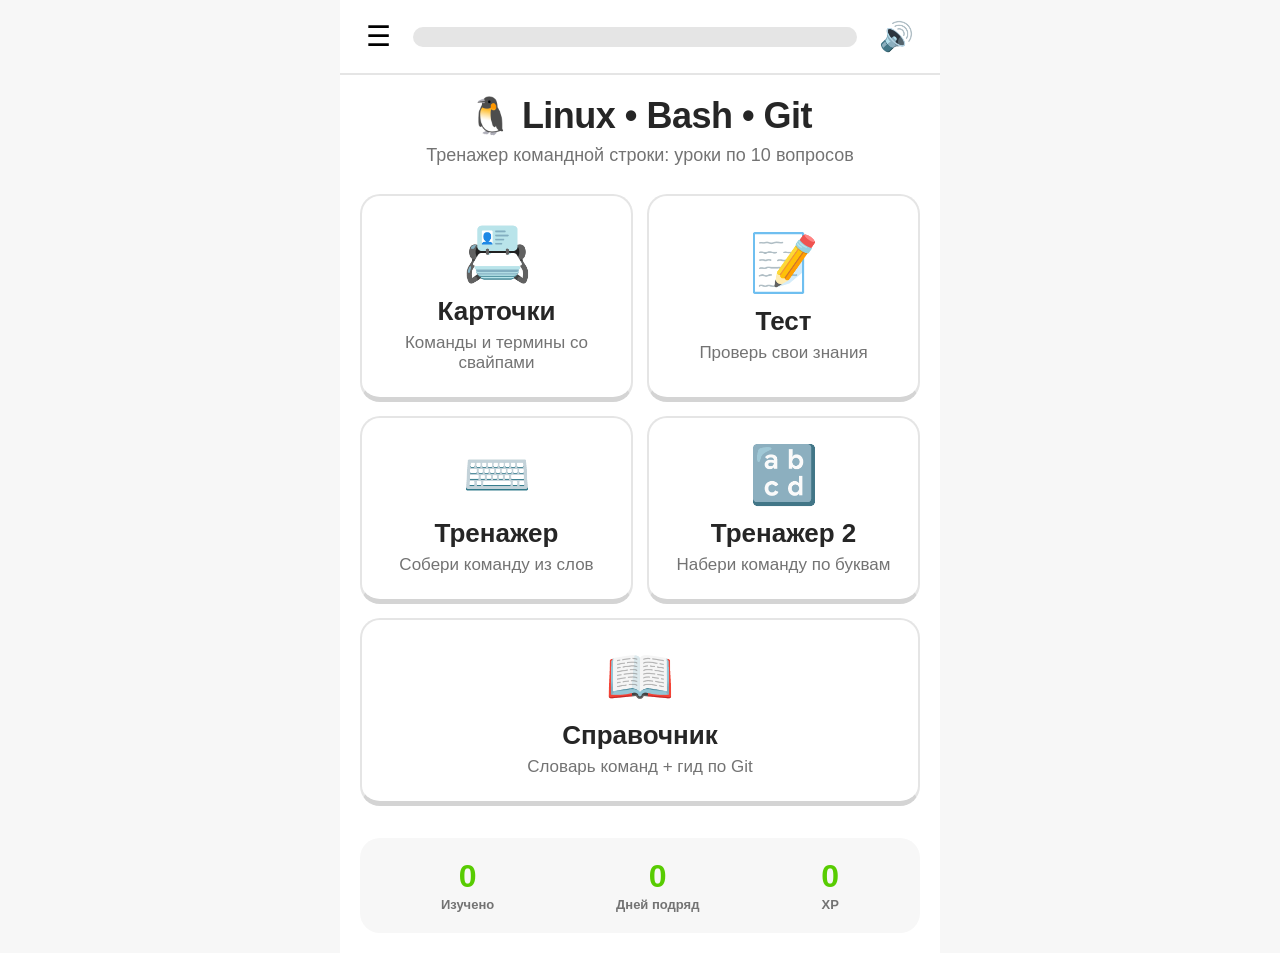
==== commit 4f40b5d7: "Убрать сердца (жизни) из тренажёра - удалить счётчик ❤/🖤 из шапки, CSS-правило .hearts и элемент в р" ====
--- a/linux-trainer/index.html
+++ b/linux-trainer/index.html
@@ -131,11 +131,6 @@
     width: 0%;
 }
 
-.hearts {
-    font-size: 22px;
-    color: var(--red);
-}
-
 /* Screens */
 .screen {
     display: none;
@@ -1262,9 +1257,6 @@
                     <div class="progress-bar">
                         <div id="progressFill" class="progress-fill"></div>
                     </div>
-                </div>
-                <div class="hearts">
-                    <span id="hearts">❤❤❤❤❤</span>
                 </div>
                 <button id="soundBtn" class="icon-btn" onclick="toggleSound()" title="Звук">🔊</button>
             </div>
@@ -2608,16 +2600,6 @@
     playTone(350, now, 0.15, 0.18, 'triangle', 0.02, 0.15);
 }
 
-// Звук потери сердечка
-function playHeartLost() {
-    if (!soundEnabled) return;
-    initAudio();
-    
-    const now = audioCtx.currentTime;
-    playTone(400, now, 0.1, 0.2, 'square', 0.01, 0.1);
-    setTimeout(() => playTone(300, now + 0.08, 0.2, 0.18, 'square', 0.01, 0.15), 80);
-}
-
 // Звук завершения урока (фанфары)
 function playLessonComplete() {
     if (!soundEnabled) return;
@@ -2669,7 +2651,6 @@
 // Состояние приложения (сохранённые значения подгружаются при старте)
 let state = {
     currentMode: null,
-    hearts: 5,
     xp: 0,
     streak: 0,
     
@@ -2730,11 +2711,6 @@
     document.getElementById('totalLearned').textContent = knownCardsCount();
     document.getElementById('streak').textContent = state.streak;
     document.getElementById('xp').textContent = state.xp;
-}
-
-// Обновить сердца с анимацией
-function updateHearts() {
-    document.getElementById('hearts').textContent = '❤'.repeat(state.hearts) + '🖤'.repeat(5 - state.hearts);
 }
 
 // Обновить прогресс бар
@@ -2768,11 +2744,9 @@
 function startMode(mode) {
     playClick();
     state.currentMode = mode;
-    state.hearts = 5;
     state.sessionCorrect = 0;
     state.sessionWrong = 0;
     state.sessionXP = 0;
-    updateHearts();
     
     if (mode === 'cards') {
         // Восстанавливаем фильтр и позицию, чтобы продолжить с того же места
@@ -3260,10 +3234,7 @@
         showResult(true, 'Правильно! 👏', q.hint || q.description || 'Отличная работа!');
     } else {
         state.sessionWrong++;
-        state.hearts--;
-        updateHearts();
         playWrong();
-        playHeartLost();
         
         // Добавляем тряску
         const preview = document.getElementById('commandPreview');
@@ -3273,35 +3244,23 @@
         const correctCommand = q.fullCommand;
         const msg = `Правильная команда: <strong style="font-family: monospace; font-size: 0.9em">${correctCommand}</strong><br><br>${q.hint || q.description || ''}`;
         
-        if (state.hearts <= 0) {
-            setTimeout(() => showLessonComplete(), 2200);
-        }
-        
         showResult(false, 'Неправильно 😔', msg);
     }
 }
 
 function skipQuestion() {
     playSkip();
-    state.hearts--;
-    updateHearts();
-    playHeartLost();
     const q = state.trainerQuestions[state.currentTrainerQuestion];
     const msg = `Команда: <strong style="font-family: monospace; font-size: 0.9em">${q.fullCommand}</strong><br><br>${q.hint || q.description || ''}`;
     state.sessionWrong++;
     
-    if (state.hearts <= 0) {
-        showResult(false, 'Пропуск', msg);
-        setTimeout(() => showLessonComplete(), 2200);
-    } else {
-        showResult(false, 'Пропущено', msg);
-    }
+    showResult(false, 'Пропущено', msg);
 }
 
 // ========== LETTERS MODE (Тренажер 2: буквы, как в Duolingo) ==========
 // Показываем задачу и фишки с буквами. Тап по правильной (следующей) букве
-// ставит её в пропуск, тап по неправильной — фишка вспыхивает красным,
-// НЕ ставится, а жизнь сгорает.
+// ставит её в пропуск, тап по неправильной — фишка вспыхивает красным и
+// НЕ ставится.
 
 // Буквы-дополнения, похожие на символьный запас команд
 const LETTER_DISTRACTORS = 'aeinrslcmgot'.split('');
@@ -3387,9 +3346,6 @@
         // Не та буква — вспыхивает красным и НЕ ставится
         playWrong();
         state.sessionWrong++;
-        state.hearts--;
-        updateHearts();
-        playHeartLost();
         btn.classList.add('wrong-flash');
         const tilesBox = document.getElementById('letterTiles');
         tilesBox.classList.add('shake');
@@ -3397,10 +3353,6 @@
             btn.classList.remove('wrong-flash');
             tilesBox.classList.remove('shake');
         }, 500);
-
-        if (state.hearts <= 0) {
-            setTimeout(() => showLessonComplete(), 700);
-        }
     }
 }
 
@@ -3417,19 +3369,11 @@
 
 function skipLettersQuestion() {
     playSkip();
-    state.hearts--;
-    updateHearts();
-    playHeartLost();
     const q = state.lettersQuestions[state.currentLettersQuestion];
     const msg = `Команда: <strong style="font-family: monospace; font-size: 0.9em">${q.fullCommand}</strong><br><br>${q.hint || ''}`;
     state.sessionWrong++;
 
-    if (state.hearts <= 0) {
-        showResult(false, 'Пропуск', msg);
-        setTimeout(() => showLessonComplete(), 2200);
-    } else {
-        showResult(false, 'Пропущено', msg);
-    }
+    showResult(false, 'Пропущено', msg);
 }
 
 // ========== DICTIONARY MODE (Справочник) ==========
@@ -3560,41 +3504,26 @@
         options[state.selectedTestOption].classList.add('wrong');
         options[q.correct].classList.add('correct');
         state.sessionWrong++;
-        state.hearts--;
-        updateHearts();
         playWrong();
-        playHeartLost();
         
         // Тряска
         const testOpts = document.getElementById('testOptions');
         testOpts.classList.add('shake');
         setTimeout(() => testOpts.classList.remove('shake'), 500);
         
-        if (state.hearts <= 0) {
-            setTimeout(() => showLessonComplete(), 2700);
-        }
-        
         showResult(false, 'Неправильно', q.explanation);
     }
 }
 
 function skipTestQuestion() {
     playSkip();
-    state.hearts--;
-    updateHearts();
-    playHeartLost();
     const q = state.testQuestions[state.currentTestQuestion];
     state.sessionWrong++;
     
     const options = document.querySelectorAll('.test-option');
     options[q.correct].classList.add('correct');
     
-    if (state.hearts <= 0) {
-        showResult(false, 'Пропуск', q.explanation);
-        setTimeout(() => showLessonComplete(), 2200);
-    } else {
-        showResult(false, 'Пропущено', q.explanation);
-    }
+    showResult(false, 'Пропущено', q.explanation);
 }
 
 // ========== RESULTS ==========
@@ -3615,11 +3544,6 @@
 function nextQuestion() {
     playClick();
     document.getElementById('resultModal').classList.remove('active');
-    
-    if (state.hearts <= 0) {
-        showLessonComplete();
-        return;
-    }
     
     if (state.currentMode === 'trainer') {
         state.currentTrainerQuestion++;
@@ -3678,7 +3602,6 @@
 document.addEventListener('DOMContentLoaded', () => {
     loadSavedState();
     updateStats();
-    updateHearts();
     updateProgress(0, 1);
     initCardGestures();
     
